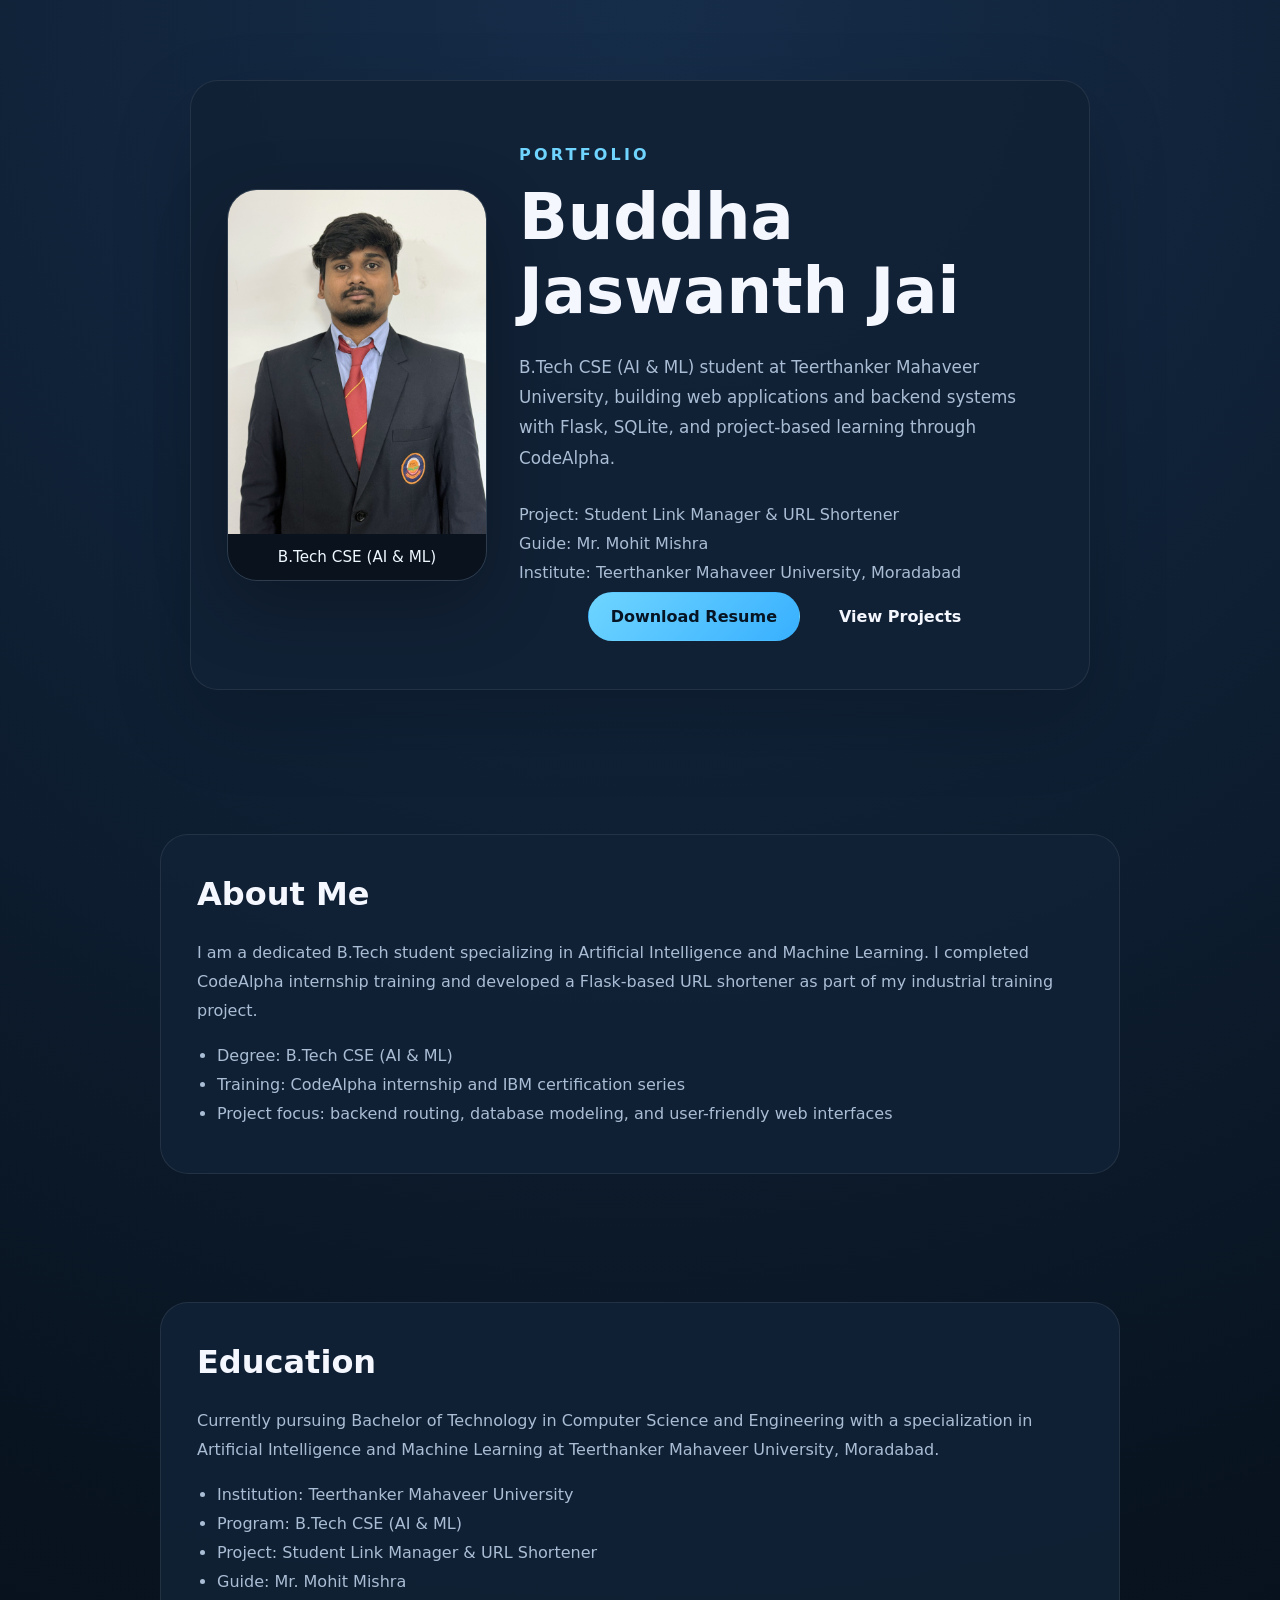
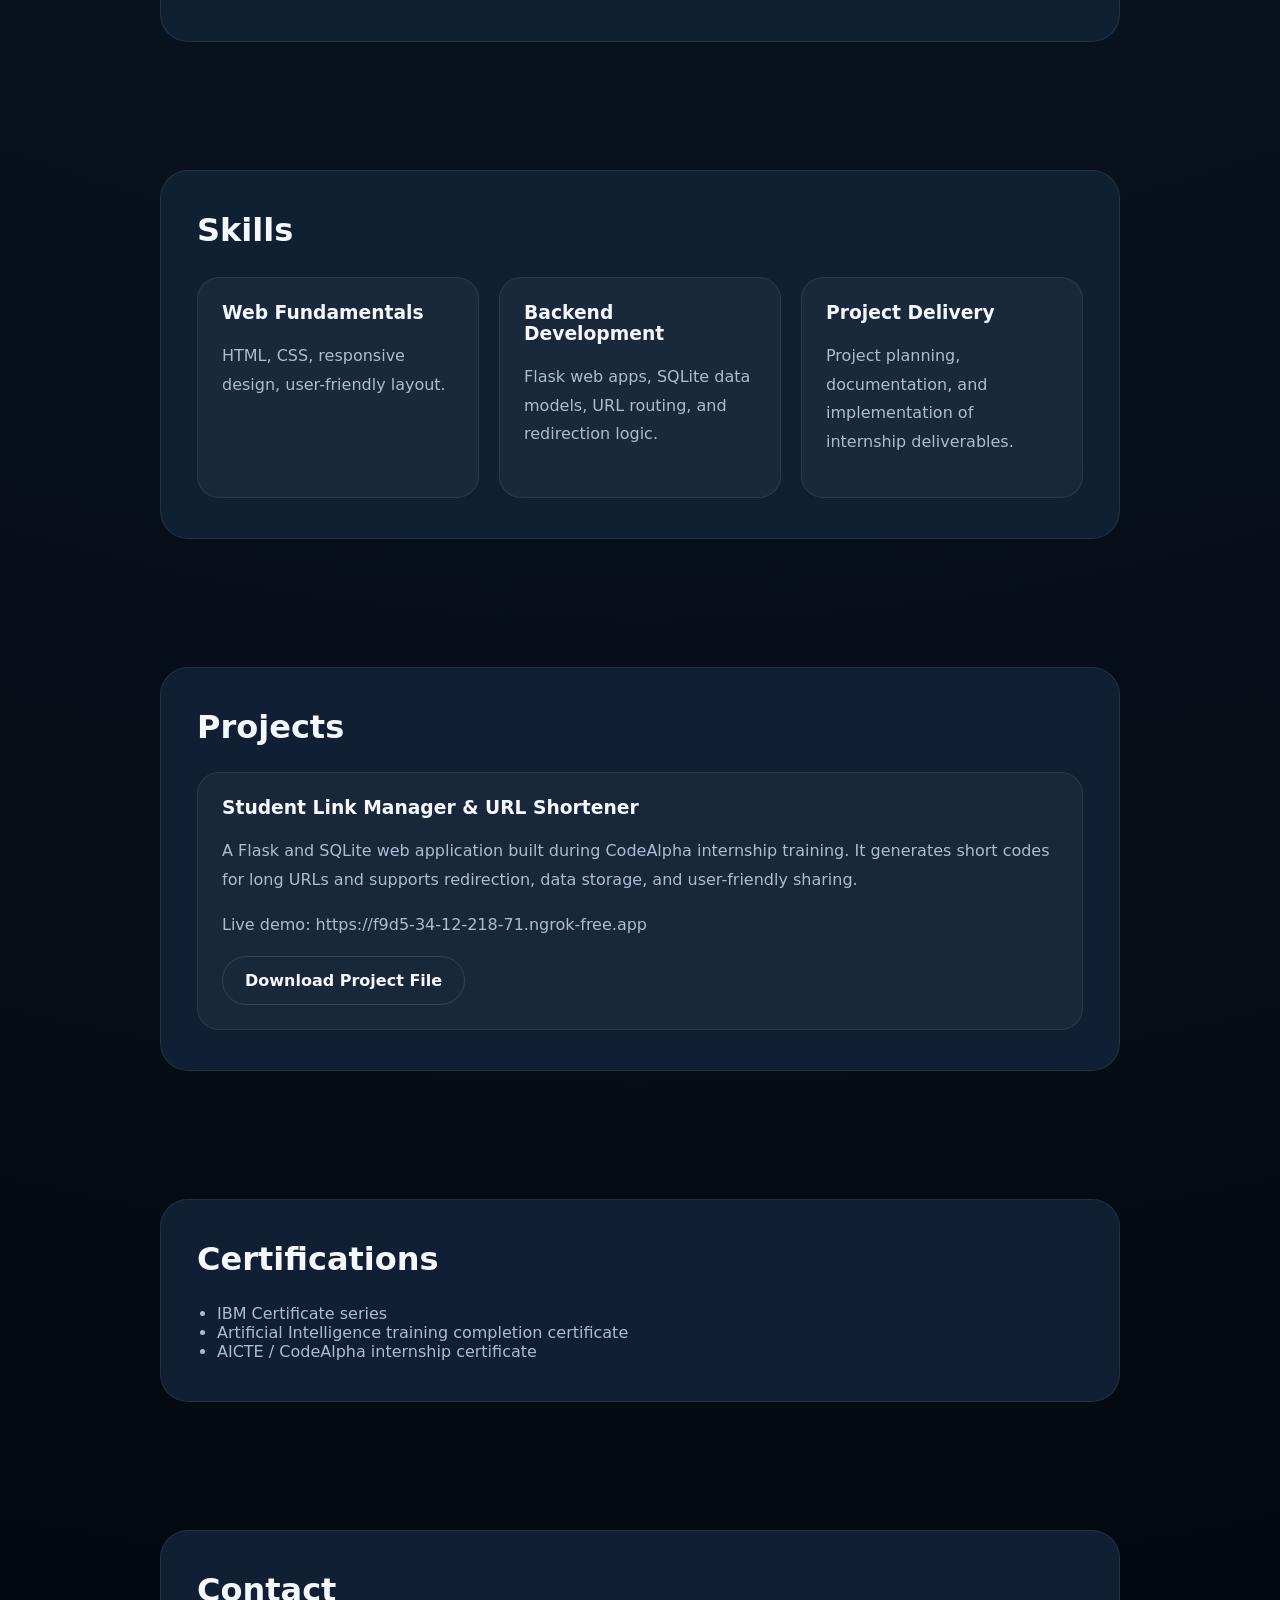
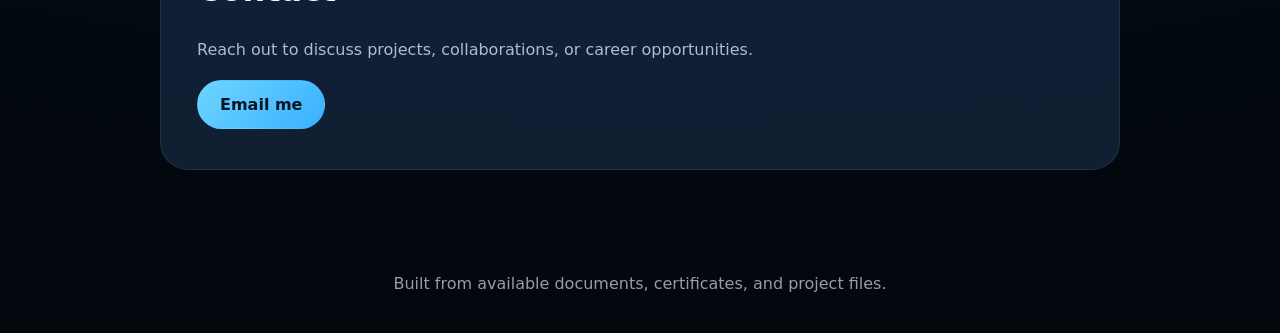
==== index.html @ 1df12439 "initial portfolio commit" ====
<!DOCTYPE html>
<html lang="en">
<head>
  <meta charset="UTF-8" />
  <meta name="viewport" content="width=device-width, initial-scale=1.0" />
  <title>Buddha Jaswanth Jai | Portfolio</title>
  <link rel="stylesheet" href="styles.css" />
</head>
<body>
  <header class="hero">
    <div class="hero__content hero__profile">
      <figure class="profile-photo">
        <img src="assets/profile.jpg" alt="Buddha Jaswanth Jai" />
        <figcaption>B.Tech CSE (AI & ML)</figcaption>
      </figure>

      <div class="hero__details">
        <p class="eyebrow">Portfolio</p>
        <h1>Buddha Jaswanth Jai</h1>
        <p class="hero__text">B.Tech CSE (AI & ML) student at Teerthanker Mahaveer University, building web applications and backend systems with Flask, SQLite, and project-based learning through CodeAlpha.</p>
        <ul class="hero__meta">
          <li>Project: Student Link Manager & URL Shortener</li>
          <li>Guide: Mr. Mohit Mishra</li>
          <li>Institute: Teerthanker Mahaveer University, Moradabad</li>
        </ul>
        <div class="hero__buttons">
          <a class="button button--primary" href="assets/resume.pdf" download>Download Resume</a>
          <a class="button" href="#projects">View Projects</a>
        </div>
      </div>
    </div>
  </header>

  <main>
    <section class="section about" id="about">
      <div class="section__content">
        <h2>About Me</h2>
        <p>I am a dedicated B.Tech student specializing in Artificial Intelligence and Machine Learning. I completed CodeAlpha internship training and developed a Flask-based URL shortener as part of my industrial training project.</p>
        <ul class="about-list">
          <li>Degree: B.Tech CSE (AI & ML)</li>
          <li>Training: CodeAlpha internship and IBM certification series</li>
          <li>Project focus: backend routing, database modeling, and user-friendly web interfaces</li>
        </ul>
      </div>
    </section>

    <section class="section education" id="education">
      <div class="section__content">
        <h2>Education</h2>
        <p>Currently pursuing Bachelor of Technology in Computer Science and Engineering with a specialization in Artificial Intelligence and Machine Learning at Teerthanker Mahaveer University, Moradabad.</p>
        <ul class="about-list">
          <li>Institution: Teerthanker Mahaveer University</li>
          <li>Program: B.Tech CSE (AI & ML)</li>
          <li>Project: Student Link Manager & URL Shortener</li>
          <li>Guide: Mr. Mohit Mishra</li>
        </ul>
      </div>
    </section>

    <section class="section skills" id="skills">
      <div class="section__content">
        <h2>Skills</h2>
        <div class="grid">
          <div class="card">
            <h3>Web Fundamentals</h3>
            <p>HTML, CSS, responsive design, user-friendly layout.</p>
          </div>
          <div class="card">
            <h3>Backend Development</h3>
            <p>Flask web apps, SQLite data models, URL routing, and redirection logic.</p>
          </div>
          <div class="card">
            <h3>Project Delivery</h3>
            <p>Project planning, documentation, and implementation of internship deliverables.</p>
          </div>
        </div>
      </div>
    </section>

    <section class="section projects" id="projects">
      <div class="section__content">
        <h2>Projects</h2>
        <div class="project-list">
          <article class="project-card">
            <h3>Student Link Manager & URL Shortener</h3>
            <p>A Flask and SQLite web application built during CodeAlpha internship training. It generates short codes for long URLs and supports redirection, data storage, and user-friendly sharing.</p>
            <p>Live demo: <a href="https://f9d5-34-12-218-71.ngrok-free.app" target="_blank">https://f9d5-34-12-218-71.ngrok-free.app</a></p>
            <a class="button button--secondary" href="assets/CodeAlpha_project" download>Download Project File</a>
          </article>
        </div>
      </div>
    </section>

    <section class="section certificates" id="certifications">
      <div class="section__content">
        <h2>Certifications</h2>
        <ul class="cert-list">
          <li>IBM Certificate series</li>
          <li>Artificial Intelligence training completion certificate</li>
          <li>AICTE / CodeAlpha internship certificate</li>
        </ul>
      </div>
    </section>

    <section class="section contact" id="contact">
      <div class="section__content">
        <h2>Contact</h2>
        <p>Reach out to discuss projects, collaborations, or career opportunities.</p>
        <a class="button button--primary" href="mailto:jaswanth.jai@example.com">Email me</a>
      </div>
    </section>
  </main>

  <footer class="footer">
    <p>Built from available documents, certificates, and project files.</p>
  </footer>

  <script src="script.js"></script>
</body>
</html>
---- styles.css ----
:root {
  color-scheme: dark;
  --bg: #08131f;
  --surface: rgba(17, 33, 54, 0.94);
  --surface-strong: #10213a;
  --text: #f5f7ff;
  --muted: #a9bdd4;
  --accent: #6fd5ff;
  --accent-strong: #38b0ff;
  --border: rgba(255,255,255,0.08);
}

* {
  box-sizing: border-box;
}

body {
  margin: 0;
  font-family: Inter, system-ui, -apple-system, BlinkMacSystemFont, 'Segoe UI', sans-serif;
  background: radial-gradient(circle at top, #162d4a 0%, #08131f 45%, #02070d 100%);
  color: var(--text);
  min-height: 100vh;
}

a {
  color: inherit;
  text-decoration: none;
}

.hero {
  padding: 80px 24px;
  text-align: center;
}

.hero__content {
  max-width: 900px;
  margin: 0 auto;
  background: var(--surface);
  border: 1px solid var(--border);
  border-radius: 28px;
  padding: 48px 36px;
  box-shadow: 0 30px 80px rgba(0,0,0,0.18);
}

.hero__profile {
  display: grid;
  grid-template-columns: minmax(180px, 260px) 1fr;
  gap: 32px;
  align-items: center;
}

.profile-photo {
  margin: 0;
  border-radius: 30px;
  overflow: hidden;
  border: 1px solid rgba(255,255,255,0.12);
  box-shadow: 0 24px 70px rgba(0,0,0,0.28);
}

.profile-photo img {
  display: block;
  width: 100%;
  height: auto;
  object-fit: cover;
}

.profile-photo figcaption {
  background: rgba(0,0,0,0.45);
  color: #eff7ff;
  padding: 14px 16px;
  font-size: 0.95rem;
  text-align: center;
}

.hero__meta {
  list-style: none;
  margin: 20px 0 0;
  padding: 0;
  color: var(--muted);
}

.hero__meta li {
  margin-bottom: 10px;
}

.hero__details {
  text-align: left;
}

.about-list {
  margin: 20px 0 0;
  padding-left: 20px;
  color: var(--muted);
}

.about-list li {
  margin-bottom: 10px;
}

.eyebrow {
  color: var(--accent);
  letter-spacing: 0.2em;
  text-transform: uppercase;
  margin-bottom: 16px;
  font-weight: 700;
}

h1 {
  font-size: clamp(2.8rem, 5vw, 4.4rem);
  margin: 0;
}

.hero__text {
  color: var(--muted);
  font-size: 1.05rem;
  line-height: 1.8;
  max-width: 760px;
  margin: 24px auto 32px;
}

.hero__buttons {
  display: flex;
  justify-content: center;
  gap: 16px;
  flex-wrap: wrap;
}

.button {
  display: inline-flex;
  align-items: center;
  justify-content: center;
  padding: 14px 22px;
  border-radius: 999px;
  border: 1px solid transparent;
  font-weight: 600;
  transition: transform 0.2s ease, background-color 0.2s ease, box-shadow 0.2s ease;
}

.button:hover {
  transform: translateY(-2px);
}

.button--primary {
  background: linear-gradient(135deg, var(--accent), var(--accent-strong));
  color: #061424;
}

.button--secondary {
  background: transparent;
  border-color: rgba(255,255,255,0.12);
  color: var(--text);
}

.section {
  padding: 64px 24px;
}

.section__content {
  max-width: 960px;
  margin: 0 auto;
  background: var(--surface);
  border: 1px solid var(--border);
  border-radius: 28px;
  padding: 40px 36px;
}

.section h2 {
  margin-top: 0;
  font-size: 2rem;
}

.section p {
  color: var(--muted);
  line-height: 1.8;
}

.grid {
  display: grid;
  gap: 20px;
  grid-template-columns: repeat(auto-fit, minmax(220px, 1fr));
  margin-top: 28px;
}

.card, .project-card {
  background: rgba(255,255,255,0.04);
  border: 1px solid rgba(255,255,255,0.08);
  border-radius: 22px;
  padding: 24px;
}

.card h3, .project-card h3 {
  margin-top: 0;
}

.project-list {
  display: grid;
  gap: 18px;
}

.cert-list {
  margin: 24px 0 0;
  padding-left: 20px;
  color: var(--muted);
}

.footer {
  text-align: center;
  padding: 24px 16px;
  color: rgba(255,255,255,0.6);
}

@media (max-width: 640px) {
  .hero__content, .section__content {
    padding: 32px 20px;
  }
}
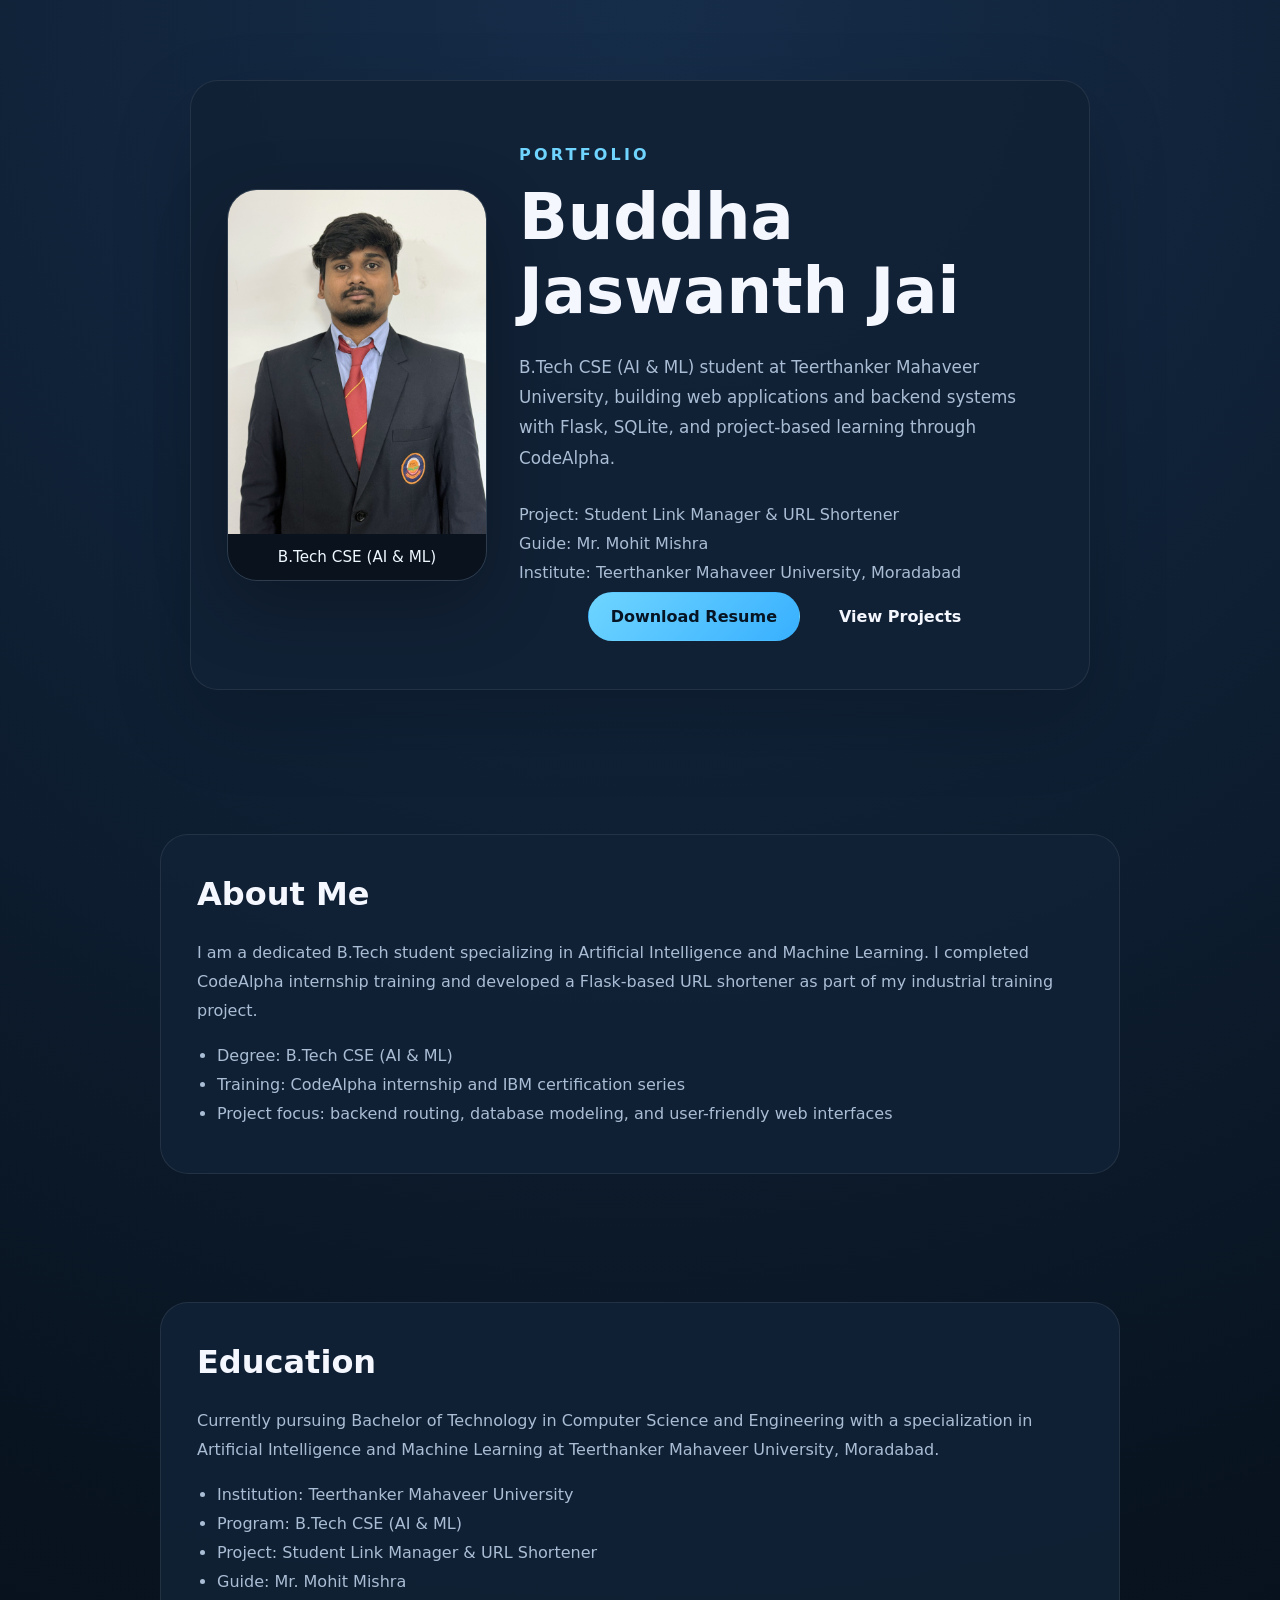
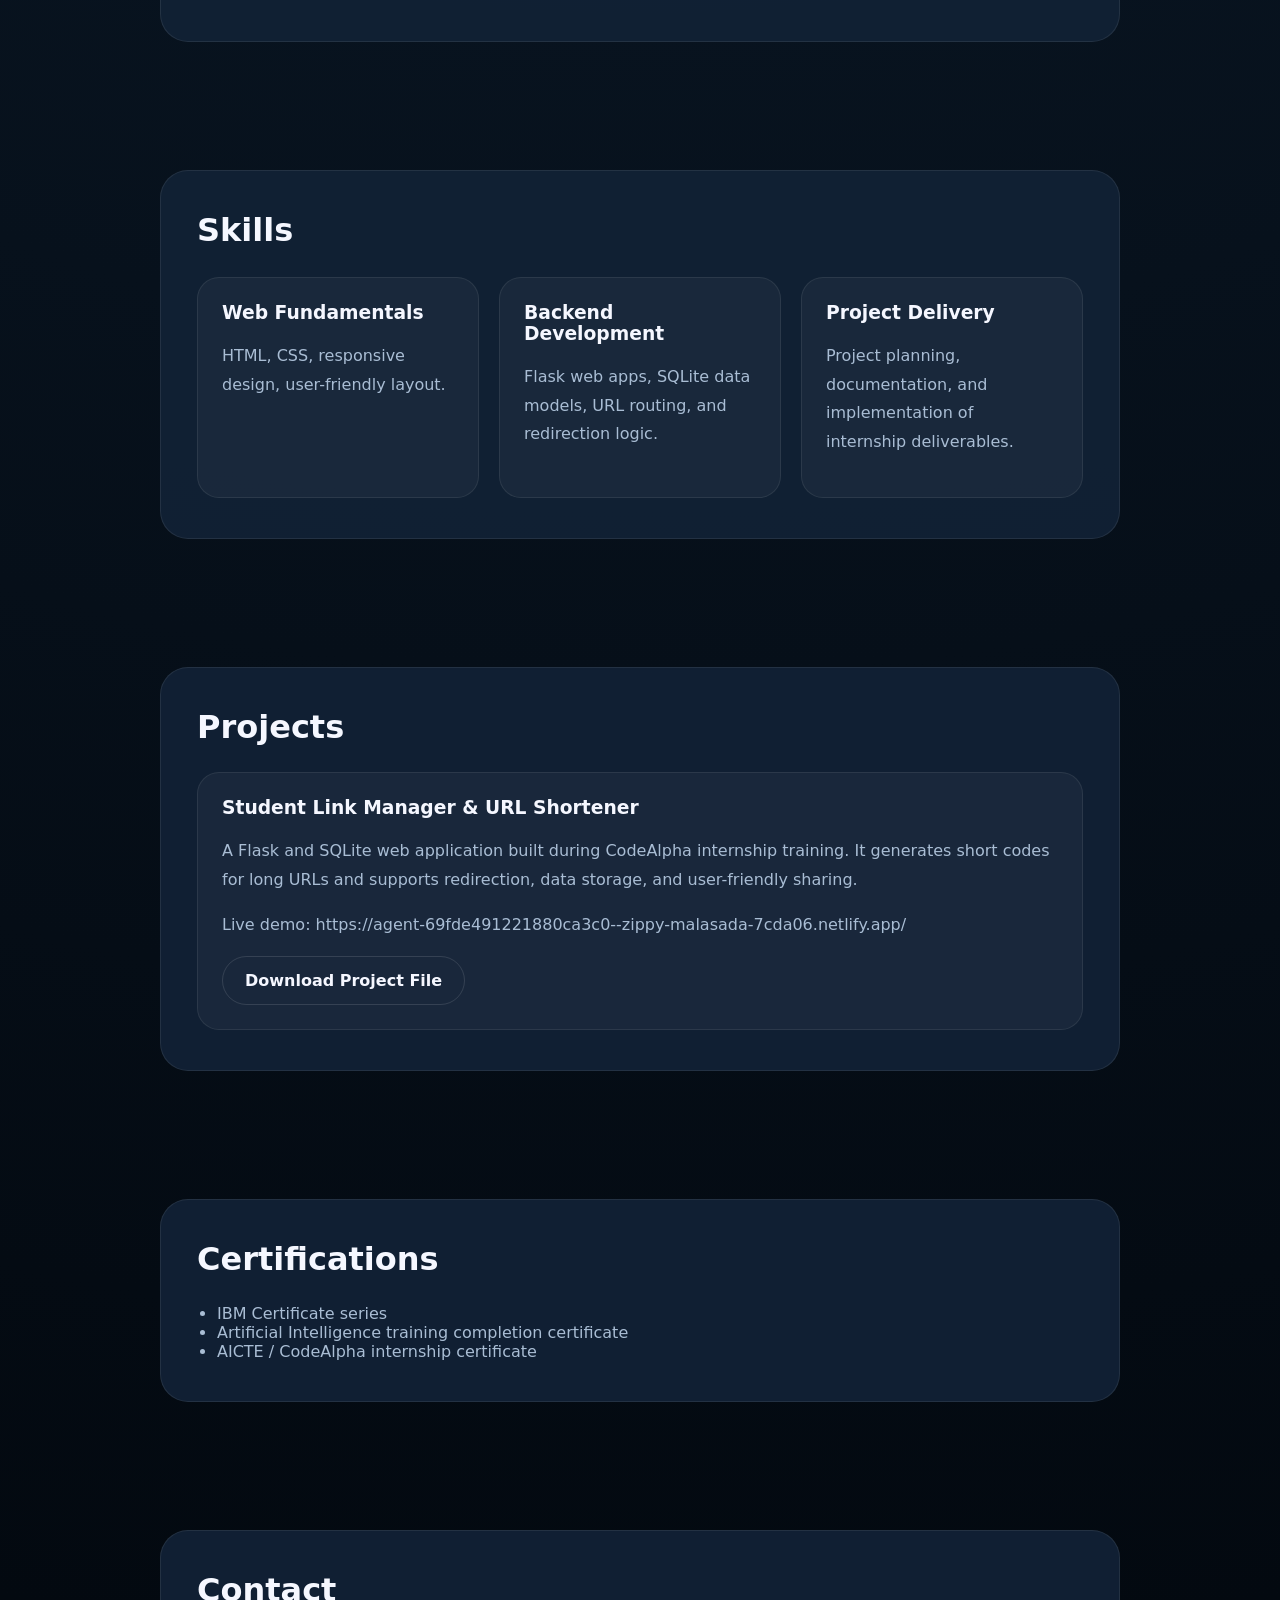
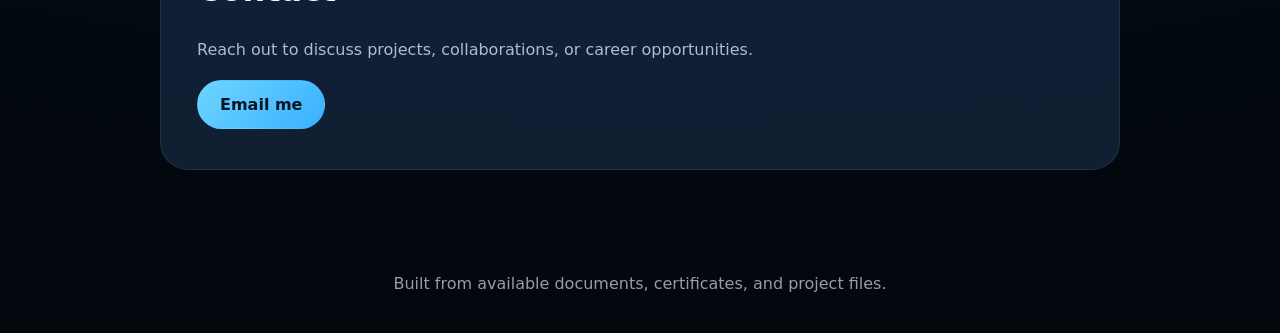
==== commit 5c7e4f84: "Update index.html" ====
--- a/index.html
+++ b/index.html
@@ -84,7 +84,7 @@
           <article class="project-card">
             <h3>Student Link Manager & URL Shortener</h3>
             <p>A Flask and SQLite web application built during CodeAlpha internship training. It generates short codes for long URLs and supports redirection, data storage, and user-friendly sharing.</p>
-            <p>Live demo: <a href="https://f9d5-34-12-218-71.ngrok-free.app" target="_blank">https://f9d5-34-12-218-71.ngrok-free.app</a></p>
+            <p>Live demo: <a href="https://agent-69fde491221880ca3c0--zippy-malasada-7cda06.netlify.app/" target="_blank">https://agent-69fde491221880ca3c0--zippy-malasada-7cda06.netlify.app/</a></p>
             <a class="button button--secondary" href="assets/CodeAlpha_project" download>Download Project File</a>
           </article>
         </div>
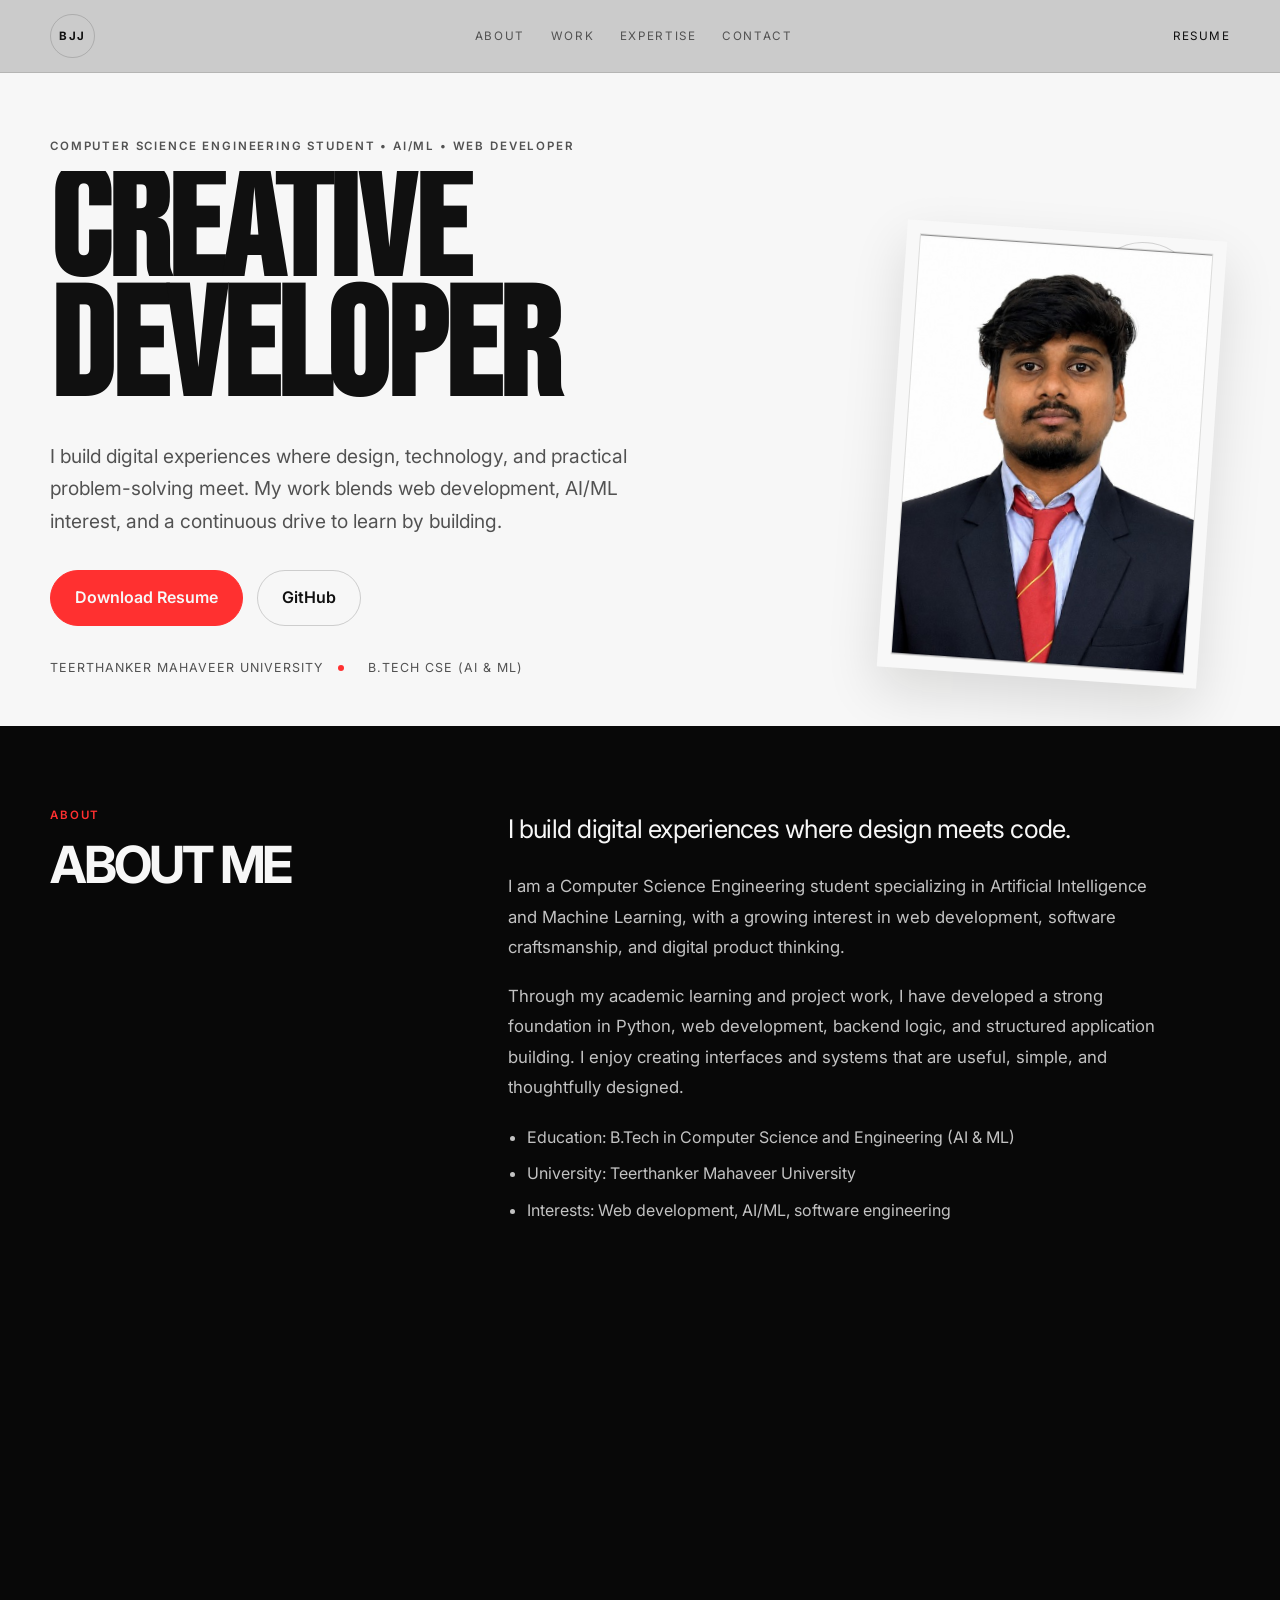
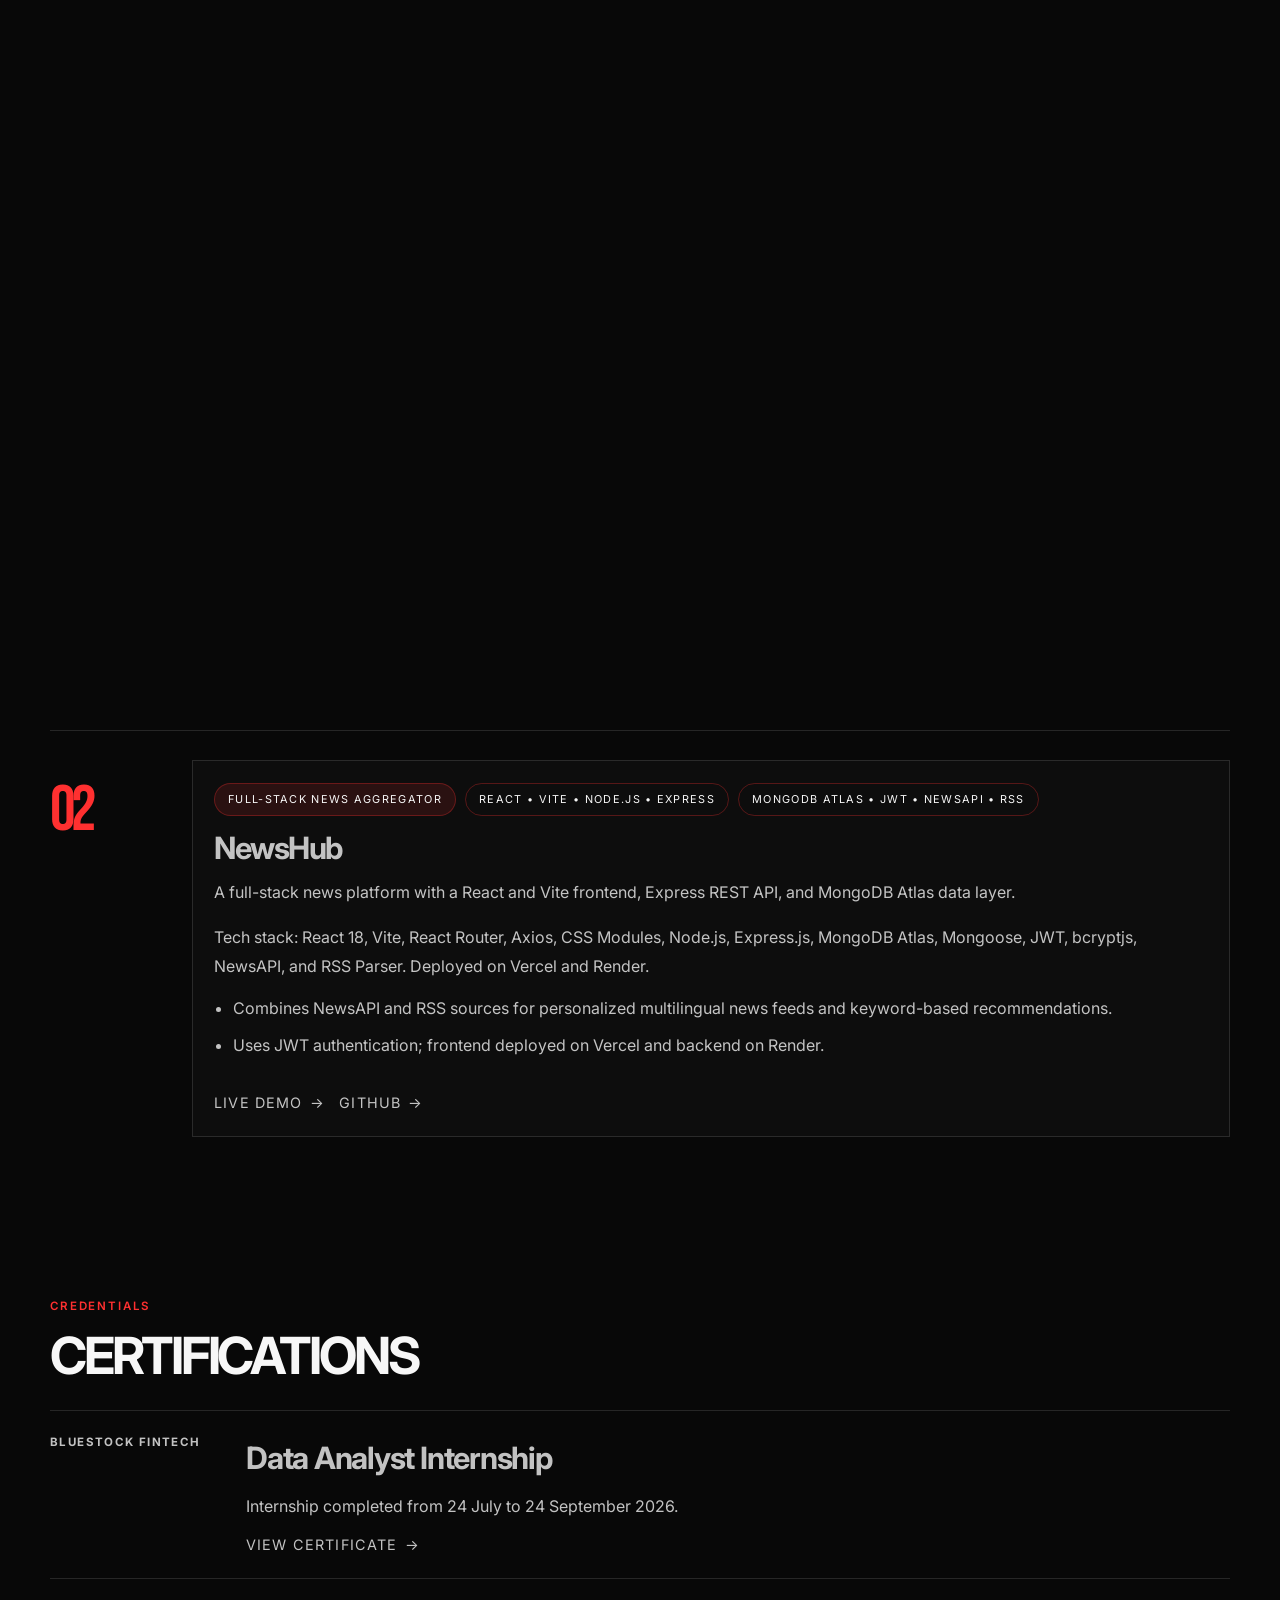
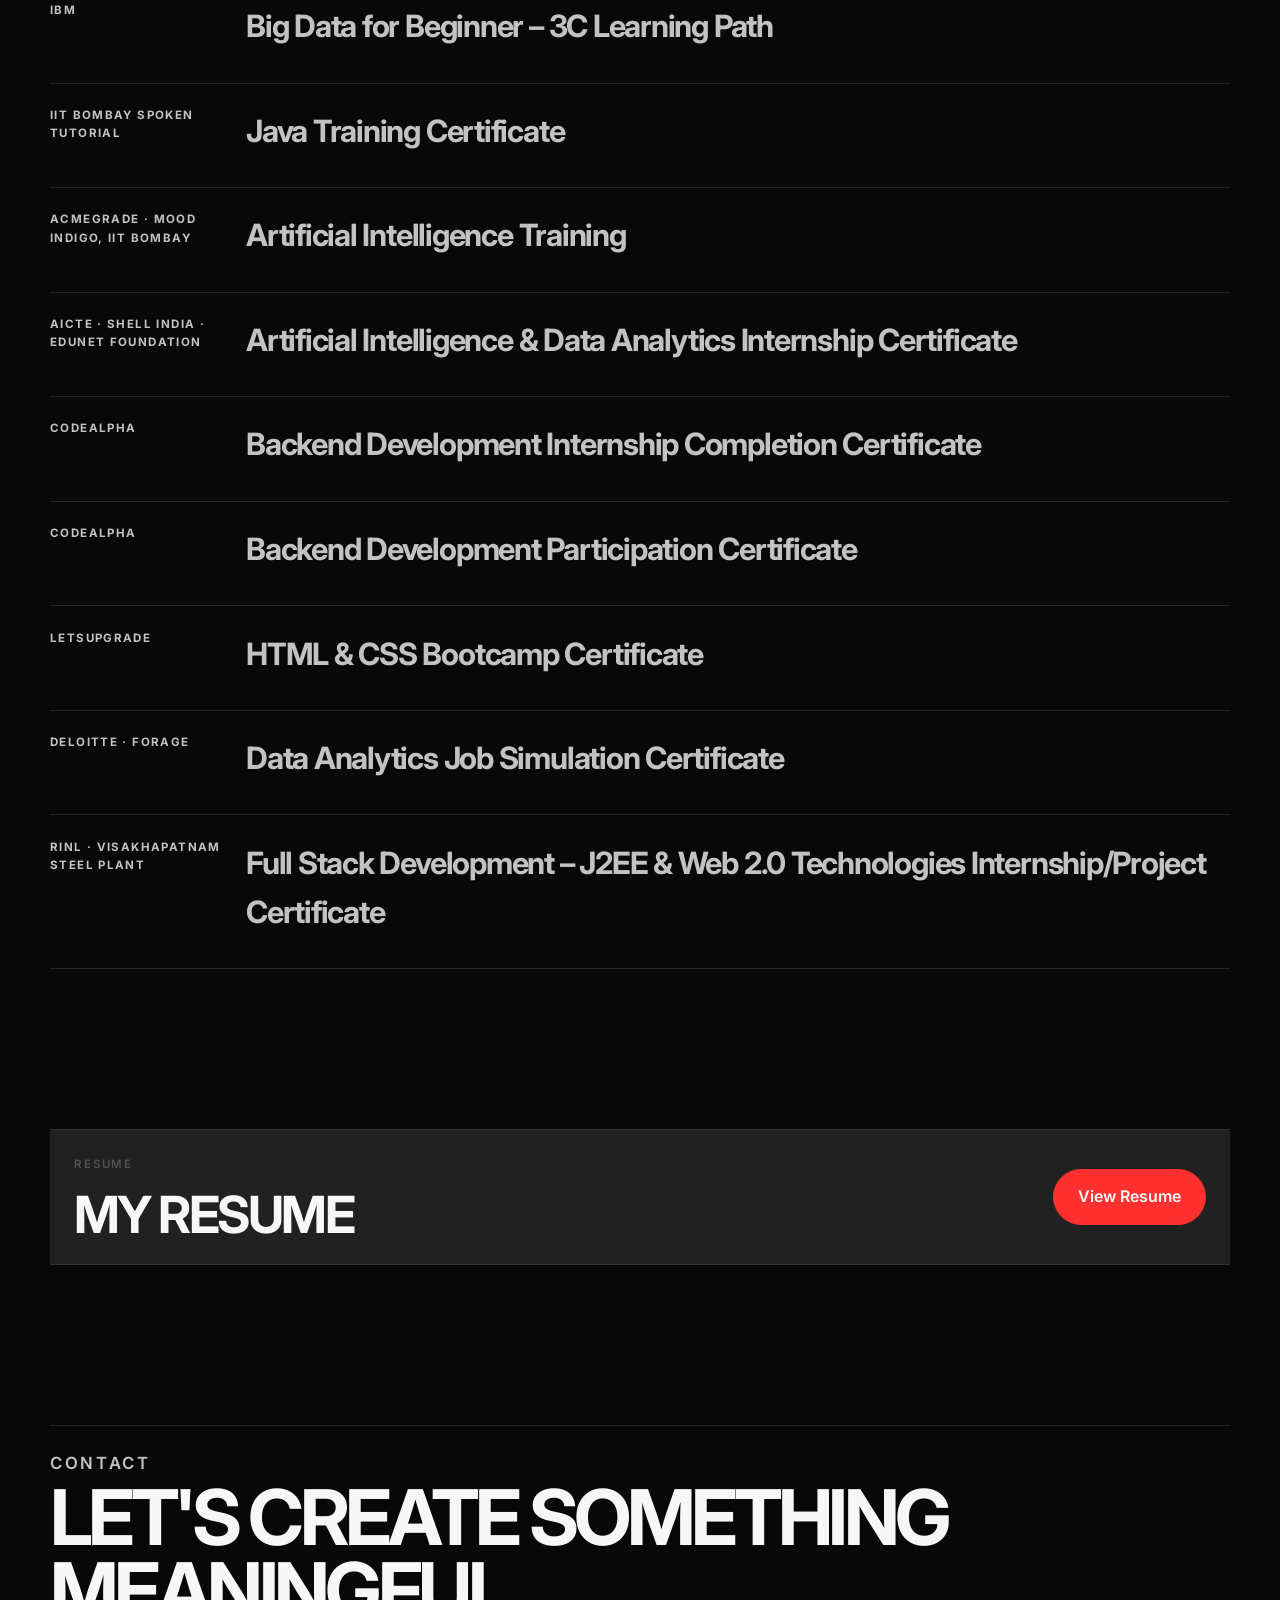
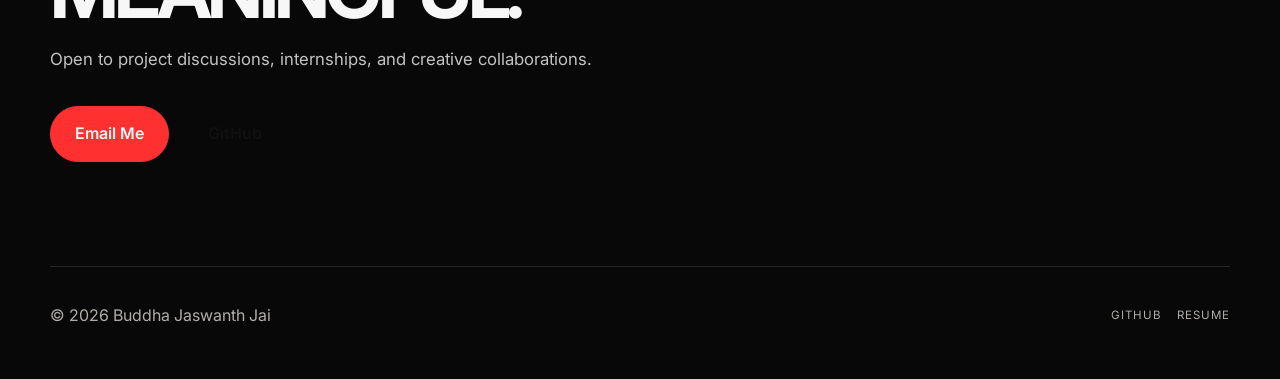
==== commit f231cce6: "Update portfolio and resume Co-authored-by: Copilot <223556219+Copilot@users.noreply.github.com>" ====
--- a/index.html
+++ b/index.html
@@ -1,120 +1,316 @@
 <!DOCTYPE html>
 <html lang="en">
-<head>
-  <meta charset="UTF-8" />
-  <meta name="viewport" content="width=device-width, initial-scale=1.0" />
-  <title>Buddha Jaswanth Jai | Portfolio</title>
-  <link rel="stylesheet" href="styles.css" />
-</head>
-<body>
-  <header class="hero">
-    <div class="hero__content hero__profile">
-      <figure class="profile-photo">
-        <img src="assets/profile.jpg" alt="Buddha Jaswanth Jai" />
-        <figcaption>B.Tech CSE (AI & ML)</figcaption>
-      </figure>
-
-      <div class="hero__details">
-        <p class="eyebrow">Portfolio</p>
-        <h1>Buddha Jaswanth Jai</h1>
-        <p class="hero__text">B.Tech CSE (AI & ML) student at Teerthanker Mahaveer University, building web applications and backend systems with Flask, SQLite, and project-based learning through CodeAlpha.</p>
-        <ul class="hero__meta">
-          <li>Project: Student Link Manager & URL Shortener</li>
-          <li>Guide: Mr. Mohit Mishra</li>
-          <li>Institute: Teerthanker Mahaveer University, Moradabad</li>
-        </ul>
-        <div class="hero__buttons">
-          <a class="button button--primary" href="assets/resume.pdf" download>Download Resume</a>
-          <a class="button" href="#projects">View Projects</a>
-        </div>
+  <head>
+    <meta charset="UTF-8" />
+    <meta name="viewport" content="width=device-width, initial-scale=1.0" />
+    <meta name="description" content="Buddha Jaswanth Jai is a Computer Science Engineering student specializing in AI/ML, web development, and digital experiences." />
+    <meta name="theme-color" content="#f1e8dd" />
+    <title>Buddha Jaswanth Jai | Portfolio</title>
+    <link rel="preconnect" href="https://fonts.googleapis.com" />
+    <link rel="preconnect" href="https://fonts.gstatic.com" crossorigin />
+    <link href="https://fonts.googleapis.com/css2?family=Bebas+Neue&family=Inter:wght@400;500;600;700;800;900&family=Permanent+Marker&display=swap" rel="stylesheet" />
+    <link rel="stylesheet" href="styles.css" />
+  </head>
+  <body class="is-loading">
+    <div class="loader" aria-live="polite" aria-label="Loading portfolio">
+      <div class="loader__inner">
+        <svg class="loader__ring" viewBox="0 0 120 120" aria-hidden="true">
+          <circle class="loader__ring-bg" cx="60" cy="60" r="47"></circle>
+          <circle class="loader__ring-fill" cx="60" cy="60" r="47"></circle>
+        </svg>
+        <div class="loader__count" data-progress>00%</div>
+        <div class="loader__hello">hello</div>
       </div>
     </div>
-  </header>
-
-  <main>
-    <section class="section about" id="about">
-      <div class="section__content">
-        <h2>About Me</h2>
-        <p>I am a dedicated B.Tech student specializing in Artificial Intelligence and Machine Learning. I completed CodeAlpha internship training and developed a Flask-based URL shortener as part of my industrial training project.</p>
-        <ul class="about-list">
-          <li>Degree: B.Tech CSE (AI & ML)</li>
-          <li>Training: CodeAlpha internship and IBM certification series</li>
-          <li>Project focus: backend routing, database modeling, and user-friendly web interfaces</li>
-        </ul>
-      </div>
-    </section>
-
-    <section class="section education" id="education">
-      <div class="section__content">
-        <h2>Education</h2>
-        <p>Currently pursuing Bachelor of Technology in Computer Science and Engineering with a specialization in Artificial Intelligence and Machine Learning at Teerthanker Mahaveer University, Moradabad.</p>
-        <ul class="about-list">
-          <li>Institution: Teerthanker Mahaveer University</li>
-          <li>Program: B.Tech CSE (AI & ML)</li>
-          <li>Project: Student Link Manager & URL Shortener</li>
-          <li>Guide: Mr. Mohit Mishra</li>
-        </ul>
-      </div>
-    </section>
-
-    <section class="section skills" id="skills">
-      <div class="section__content">
-        <h2>Skills</h2>
-        <div class="grid">
-          <div class="card">
-            <h3>Web Fundamentals</h3>
-            <p>HTML, CSS, responsive design, user-friendly layout.</p>
-          </div>
-          <div class="card">
-            <h3>Backend Development</h3>
-            <p>Flask web apps, SQLite data models, URL routing, and redirection logic.</p>
-          </div>
-          <div class="card">
-            <h3>Project Delivery</h3>
-            <p>Project planning, documentation, and implementation of internship deliverables.</p>
-          </div>
+
+    <div class="page-shell">
+      <header class="topbar">
+        <div class="container nav">
+          <a class="brand" href="#home" aria-label="Go to home">BJJ</a>
+          <nav class="nav-links" aria-label="Main navigation">
+            <a href="#about">About</a>
+            <a href="#work">Work</a>
+            <a href="#expertise">Expertise</a>
+            <a href="#contact">Contact</a>
+          </nav>
+          <a class="tiny-link" href="assets/resume.pdf" target="_blank" rel="noreferrer">Resume</a>
         </div>
-      </div>
-    </section>
-
-    <section class="section projects" id="projects">
-      <div class="section__content">
-        <h2>Projects</h2>
-        <div class="project-list">
-          <article class="project-card">
-            <h3>Student Link Manager & URL Shortener</h3>
-            <p>A Flask and SQLite web application built during CodeAlpha internship training. It generates short codes for long URLs and supports redirection, data storage, and user-friendly sharing.</p>
-            <p>Live demo: <a href="https://agent-69fde491221880ca3c0--zippy-malasada-7cda06.netlify.app/" target="_blank">https://agent-69fde491221880ca3c0--zippy-malasada-7cda06.netlify.app/</a></p>
-            <a class="button button--secondary" href="assets/CodeAlpha_project" download>Download Project File</a>
-          </article>
+      </header>
+
+      <main id="home">
+        <section class="hero">
+          <div class="container hero__inner">
+            <div class="hero__copy reveal" data-reveal>
+              <div class="hero__eyebrow">Computer Science Engineering Student • AI/ML • Web Developer</div>
+              <h1 class="headline" aria-label="Creative Developer">
+                <span class="headline__line headline__line--primary">CREATIVE</span>
+                <span class="headline__line headline__line--secondary">DEVELOPER</span>
+              </h1>
+              <p class="intro">
+                I build digital experiences where design, technology, and practical problem-solving meet. My work blends web development, AI/ML interest, and a continuous drive to learn by building.
+              </p>
+              <div class="hero__actions">
+                <a class="button button--primary" href="assets/resume.pdf" target="_blank" rel="noreferrer">Download Resume</a>
+                <a class="button button--secondary" href="https://github.com/JASWANTH1726" target="_blank" rel="noreferrer">GitHub</a>
+              </div>
+              <div class="hero__meta">
+                <span>Teerthanker Mahaveer University</span>
+                <span>B.Tech CSE (AI &amp; ML)</span>
+              </div>
+            </div>
+
+            <div class="hero__aside reveal" data-reveal>
+              <div class="seal" aria-hidden="true">
+                <span>BUILD</span>
+              </div>
+              <div class="portrait-card">
+                <img src="assets/profile.jpg" alt="Buddha Jaswanth Jai portrait" />
+              </div>
+            </div>
+          </div>
+        </section>
+
+        <section class="section dark about" id="about">
+          <div class="container two-column">
+            <div class="section-header reveal" data-reveal>
+              <p class="kicker">About</p>
+              <h2>ABOUT ME</h2>
+            </div>
+
+            <div class="section-body reveal" data-reveal>
+              <p class="lead">I build digital experiences where design meets code.</p>
+              <p>
+                I am a Computer Science Engineering student specializing in Artificial Intelligence and Machine Learning, with a growing interest in web development, software craftsmanship, and digital product thinking.
+              </p>
+              <p>
+                Through my academic learning and project work, I have developed a strong foundation in Python, web development, backend logic, and structured application building. I enjoy creating interfaces and systems that are useful, simple, and thoughtfully designed.
+              </p>
+              <ul class="bullet-list">
+                <li>Education: B.Tech in Computer Science and Engineering (AI &amp; ML)</li>
+                <li>University: Teerthanker Mahaveer University</li>
+                <li>Interests: Web development, AI/ML, software engineering</li>
+              </ul>
+            </div>
+          </div>
+        </section>
+
+        <section class="section dark expertise" id="expertise">
+          <div class="container">
+            <div class="section-header reveal" data-reveal>
+              <p class="kicker">Expertise</p>
+              <h2>SKILLS</h2>
+            </div>
+
+            <div class="expertise__grid reveal" data-reveal>
+              <article class="expertise__item">
+                <span class="expertise__num">01</span>
+                <h3>Web Development</h3>
+                <p>HTML, CSS, responsive layouts, UI structure, and user-centered front-end thinking.</p>
+              </article>
+
+              <article class="expertise__item">
+                <span class="expertise__num">02</span>
+                <h3>Backend</h3>
+                <p>Flask applications, database handling, routing, and logic-driven web systems.</p>
+              </article>
+
+              <article class="expertise__item">
+                <span class="expertise__num">03</span>
+                <h3>Programming</h3>
+                <p>Python, Java, C, C++, and JavaScript fundamentals for problem-solving and web work.</p>
+              </article>
+
+              <article class="expertise__item">
+                <span class="expertise__num">04</span>
+                <h3>AI / ML</h3>
+                <p>Concepts in artificial intelligence, machine learning, and analytical thinking.</p>
+              </article>
+
+              <article class="expertise__item">
+                <span class="expertise__num">05</span>
+                <h3>Tools</h3>
+                <p>Git, GitHub, project documentation, and structured development workflow.</p>
+              </article>
+            </div>
+          </div>
+        </section>
+
+        <section class="section dark work" id="work">
+          <div class="container">
+            <div class="section-header reveal" data-reveal>
+              <p class="kicker">Selected Work</p>
+              <h2>PROJECTS</h2>
+            </div>
+
+            <article class="project reveal" data-reveal>
+              <div class="project__number">01</div>
+              <div class="project__content">
+                <div class="project__meta">
+                  <span class="tag">Featured</span>
+                  <span class="tag tag--muted">Python • Flask • Flask-SQLAlchemy • SQLite • Jinja</span>
+                </div>
+                <h3>Student Link Manager &amp; URL Shortener</h3>
+                <p>
+                  A Python and Flask URL-shortening app that generates unique six-character links and redirects users to the original URLs.
+                </p>
+                <ul class="bullet-list bullet-list--compact">
+                  <li>Flask-SQLAlchemy and SQLite provide persistent storage and duplicate-link lookup.</li>
+                  <li>Jinja templates render the link submission form and short-link result.</li>
+                </ul>
+                <div class="project__links">
+                  <a href="https://urlproj.netlify.app" target="_blank" rel="noreferrer">Live Demo</a>
+                  <a href="assets/CodeAlpha_project" download>Download Project</a>
+                </div>
+              </div>
+            </article>
+
+            <article class="project reveal" data-reveal>
+              <div class="project__number">02</div>
+              <div class="project__content">
+                <div class="project__meta">
+                  <span class="tag">Full-Stack News Aggregator</span>
+                  <span class="tag tag--muted">React • Vite • Node.js • Express</span>
+                  <span class="tag tag--muted">MongoDB Atlas • JWT • NewsAPI • RSS</span>
+                </div>
+                <h3>NewsHub</h3>
+                <p>
+                  A full-stack news platform with a React and Vite frontend, Express REST API, and MongoDB Atlas data layer.
+                </p>
+                <p>
+                  Tech stack: React 18, Vite, React Router, Axios, CSS Modules, Node.js, Express.js, MongoDB Atlas, Mongoose, JWT, bcryptjs, NewsAPI, and RSS Parser. Deployed on Vercel and Render.
+                </p>
+                <ul class="bullet-list bullet-list--compact">
+                  <li>Combines NewsAPI and RSS sources for personalized multilingual news feeds and keyword-based recommendations.</li>
+                  <li>Uses JWT authentication; frontend deployed on Vercel and backend on Render.</li>
+                </ul>
+                <div class="project__links">
+                  <a href="https://newshub-django.vercel.app" target="_blank" rel="noreferrer">Live Demo</a>
+                  <a href="https://github.com/JASWANTH1726/newshub" target="_blank" rel="noreferrer">GitHub</a>
+                </div>
+              </div>
+            </article>
+          </div>
+        </section>
+
+        <section class="section dark credentials" id="credentials">
+          <div class="container">
+            <div class="section-header reveal" data-reveal>
+              <p class="kicker">Credentials</p>
+              <h2>CERTIFICATIONS</h2>
+            </div>
+
+            <div class="timeline reveal" data-reveal>
+              <article class="timeline__item">
+                <span class="timeline__year">Bluestock Fintech</span>
+                <div>
+                  <h3>Data Analyst Internship</h3>
+                  <p>Internship completed from 24 July to 24 September 2026.</p>
+                  <div class="project__links">
+                    <a href="assets/BFDA103575.jpg" target="_blank" rel="noreferrer">View Certificate</a>
+                  </div>
+                </div>
+              </article>
+
+              <article class="timeline__item">
+                <span class="timeline__year">IBM</span>
+                <div>
+                  <h3>Big Data for Beginner – 3C Learning Path</h3>
+                </div>
+              </article>
+
+              <article class="timeline__item">
+                <span class="timeline__year">IIT Bombay Spoken Tutorial</span>
+                <div>
+                  <h3>Java Training Certificate</h3>
+                </div>
+              </article>
+
+              <article class="timeline__item">
+                <span class="timeline__year">Acmegrade · Mood Indigo, IIT Bombay</span>
+                <div>
+                  <h3>Artificial Intelligence Training</h3>
+                </div>
+              </article>
+
+              <article class="timeline__item">
+                <span class="timeline__year">AICTE · Shell India · Edunet Foundation</span>
+                <div>
+                  <h3>Artificial Intelligence &amp; Data Analytics Internship Certificate</h3>
+                </div>
+              </article>
+
+              <article class="timeline__item">
+                <span class="timeline__year">CodeAlpha</span>
+                <div>
+                  <h3>Backend Development Internship Completion Certificate</h3>
+                </div>
+              </article>
+
+              <article class="timeline__item">
+                <span class="timeline__year">CodeAlpha</span>
+                <div>
+                  <h3>Backend Development Participation Certificate</h3>
+                </div>
+              </article>
+
+              <article class="timeline__item">
+                <span class="timeline__year">LetsUpgrade</span>
+                <div>
+                  <h3>HTML &amp; CSS Bootcamp Certificate</h3>
+                </div>
+              </article>
+
+              <article class="timeline__item">
+                <span class="timeline__year">Deloitte · Forage</span>
+                <div>
+                  <h3>Data Analytics Job Simulation Certificate</h3>
+                </div>
+              </article>
+
+              <article class="timeline__item">
+                <span class="timeline__year">RINL · Visakhapatnam Steel Plant</span>
+                <div>
+                  <h3>Full Stack Development – J2EE &amp; Web 2.0 Technologies Internship/Project Certificate</h3>
+                </div>
+              </article>
+            </div>
+          </div>
+        </section>
+
+        <section class="section resume">
+          <div class="container resume-box reveal" data-reveal>
+            <div>
+              <p class="kicker">Resume</p>
+              <h2>MY RESUME</h2>
+            </div>
+            <a class="button button--primary" href="assets/resume.pdf" target="_blank" rel="noreferrer">View Resume</a>
+          </div>
+        </section>
+
+        <section class="section dark contact" id="contact">
+          <div class="container contact-box reveal" data-reveal>
+            <p class="kicker">Contact</p>
+            <h2>LET'S CREATE SOMETHING MEANINGFUL.</h2>
+            <p>Open to project discussions, internships, and creative collaborations.</p>
+            <div class="contact-actions">
+              <a class="button button--primary" href="mailto:jaswanthjai1726@gmail.com">Email Me</a>
+              <a class="button button--secondary" href="https://github.com/JASWANTH1726" target="_blank" rel="noreferrer">GitHub</a>
+            </div>
+          </div>
+        </section>
+      </main>
+
+      <footer class="footer">
+        <div class="container footer__inner">
+          <p>© <span id="year"></span> Buddha Jaswanth Jai</p>
+          <div class="footer__links">
+            <a href="https://github.com/JASWANTH1726" target="_blank" rel="noreferrer">GitHub</a>
+            <a href="assets/resume.pdf" target="_blank" rel="noreferrer">Resume</a>
+          </div>
         </div>
-      </div>
-    </section>
-
-    <section class="section certificates" id="certifications">
-      <div class="section__content">
-        <h2>Certifications</h2>
-        <ul class="cert-list">
-          <li>IBM Certificate series</li>
-          <li>Artificial Intelligence training completion certificate</li>
-          <li>AICTE / CodeAlpha internship certificate</li>
-        </ul>
-      </div>
-    </section>
-
-    <section class="section contact" id="contact">
-      <div class="section__content">
-        <h2>Contact</h2>
-        <p>Reach out to discuss projects, collaborations, or career opportunities.</p>
-        <a class="button button--primary" href="mailto:jaswanth.jai@example.com">Email me</a>
-      </div>
-    </section>
-  </main>
-
-  <footer class="footer">
-    <p>Built from available documents, certificates, and project files.</p>
-  </footer>
-
-  <script src="script.js"></script>
-</body>
+      </footer>
+    </div>
+
+    <script src="script.js"></script>
+  </body>
 </html>
--- a/styles.css
+++ b/styles.css
@@ -1,216 +1,847 @@
 :root {
-  color-scheme: dark;
-  --bg: #08131f;
-  --surface: rgba(17, 33, 54, 0.94);
-  --surface-strong: #10213a;
-  --text: #f5f7ff;
-  --muted: #a9bdd4;
-  --accent: #6fd5ff;
-  --accent-strong: #38b0ff;
-  --border: rgba(255,255,255,0.08);
+  --color-background: #101010;
+  --color-background-deep: #080808;
+  --color-background-elevated: #1d1d1d;
+  --color-background-soft: #262626;
+  --color-text-primary: #f7f7f7;
+  --color-text-secondary: #b8b8b8;
+  --color-text-muted: #858585;
+  --color-text-dark: #101010;
+  --color-accent: #ff3030;
+  --color-accent-hover: #ff5252;
+  --color-accent-dark: #c91425;
+  --color-accent-soft: #40171b;
+  --color-border: #353535;
+  --color-border-strong: #555555;
+  --color-border-accent: #ff3030;
+  --color-hero-background: #f7f7f7;
+  --color-hero-text: #101010;
+  --color-hero-secondary: #525252;
+  --color-loader-background: #080808;
+  --color-loader-text: #f7f7f7;
+  --color-loader-accent: #ff3030;
+  --color-loader-track: #333333;
+  --color-focus: #ff5252;
+  --color-selection-background: #ff3030;
+  --color-selection-text: #ffffff;
+  --container-width: 1440px;
+  --page-gutter: clamp(20px, 5vw, 76px);
+  --font-display: "Bebas Neue", "Arial Narrow", sans-serif;
+  --font-body: "Inter", Arial, sans-serif;
+  --font-script: "Dancing Script", cursive;
+  --duration-fast: 200ms;
+  --duration-normal: 500ms;
+  --duration-slow: 800ms;
+  --ease-standard: cubic-bezier(0.22, 1, 0.36, 1);
+  --ease-smooth: cubic-bezier(0.76, 0, 0.24, 1);
+  --line: rgba(255, 255, 255, 0.08);
+  --line-light: rgba(255, 255, 255, 0.12);
+  --shadow: rgba(15, 15, 12, 0.12);
+  --easing: cubic-bezier(0.2, 0.8, 0.2, 1);
 }
 
 * {
   box-sizing: border-box;
 }
 
+html {
+  scroll-behavior: smooth;
+}
+
 body {
   margin: 0;
-  font-family: Inter, system-ui, -apple-system, BlinkMacSystemFont, 'Segoe UI', sans-serif;
-  background: radial-gradient(circle at top, #162d4a 0%, #08131f 45%, #02070d 100%);
-  color: var(--text);
+  background: var(--color-background-deep);
+  color: var(--color-text-primary);
+  font-family: var(--font-body);
+  line-height: 1.6;
   min-height: 100vh;
+  overflow-x: hidden;
+}
+
+img {
+  max-width: 100%;
+  display: block;
 }
 
 a {
+  text-decoration: none;
   color: inherit;
-  text-decoration: none;
+}
+
+button,
+input,
+textarea,
+select {
+  font: inherit;
+}
+
+.container {
+  width: min(1180px, calc(100% - 2rem));
+  margin-inline: auto;
+}
+
+.topbar {
+  position: sticky;
+  top: 0;
+  z-index: 30;
+  background: rgba(247, 247, 247, 0.82);
+  backdrop-filter: blur(14px);
+  border-bottom: 1px solid rgba(16, 16, 15, 0.12);
+}
+
+.nav {
+  display: flex;
+  align-items: center;
+  justify-content: space-between;
+  gap: 1rem;
+  min-height: 72px;
+}
+
+.brand {
+  display: inline-flex;
+  align-items: center;
+  justify-content: center;
+  width: 2.8rem;
+  height: 2.8rem;
+  border: 1px solid rgba(16, 16, 15, 0.16);
+  border-radius: 50%;
+  font-size: 0.72rem;
+  font-weight: 700;
+  letter-spacing: 0.14em;
+  color: var(--color-text-dark);
+}
+
+.nav-links {
+  display: flex;
+  align-items: center;
+  justify-content: center;
+  gap: clamp(0.8rem, 2vw, 1.6rem);
+  flex-wrap: wrap;
+  font-size: 0.73rem;
+  letter-spacing: 0.14em;
+  text-transform: uppercase;
+  color: var(--color-hero-secondary);
+}
+
+.nav-links a,
+.tiny-link {
+  position: relative;
+}
+
+.nav-links a::after,
+.tiny-link::after {
+  content: "";
+  position: absolute;
+  left: 0;
+  bottom: -0.3rem;
+  width: 100%;
+  height: 1px;
+  background: var(--text);
+  transform: scaleX(0);
+  transform-origin: left;
+  transition: transform 0.24s var(--easing);
+}
+
+.nav-links a:hover::after,
+.nav-links a:focus-visible::after,
+.tiny-link:hover::after,
+.tiny-link:focus-visible::after {
+  transform: scaleX(1);
+}
+
+.tiny-link {
+  font-size: 0.73rem;
+  letter-spacing: 0.12em;
+  text-transform: uppercase;
+  color: var(--color-hero-text);
 }
 
 .hero {
-  padding: 80px 24px;
-  text-align: center;
-}
-
-.hero__content {
-  max-width: 900px;
-  margin: 0 auto;
-  background: var(--surface);
-  border: 1px solid var(--border);
-  border-radius: 28px;
-  padding: 48px 36px;
-  box-shadow: 0 30px 80px rgba(0,0,0,0.18);
-}
-
-.hero__profile {
+  background: var(--color-hero-background);
+  padding: 4rem 0 3rem;
+}
+
+.hero__inner {
   display: grid;
-  grid-template-columns: minmax(180px, 260px) 1fr;
-  gap: 32px;
-  align-items: center;
-}
-
-.profile-photo {
+  grid-template-columns: minmax(0, 1.5fr) minmax(250px, 0.7fr);
+  gap: clamp(1.5rem, 5vw, 5rem);
+  align-items: end;
+}
+
+.hero__copy {
+  max-width: 760px;
+}
+
+.hero__eyebrow,
+.kicker {
+  margin: 0 0 1rem;
+  color: var(--color-hero-secondary);
+  font-size: 0.72rem;
+  letter-spacing: 0.16em;
+  text-transform: uppercase;
+  font-weight: 600;
+}
+
+.headline {
   margin: 0;
-  border-radius: 30px;
+  line-height: 0.78;
+  text-transform: uppercase;
+  letter-spacing: -0.08em;
+  font-family: var(--font-display);
   overflow: hidden;
-  border: 1px solid rgba(255,255,255,0.12);
-  box-shadow: 0 24px 70px rgba(0,0,0,0.28);
-}
-
-.profile-photo img {
+}
+
+.headline__line {
   display: block;
+  color: var(--color-hero-text);
+  font-size: clamp(5rem, 12vw, 16rem);
+  transform: translateY(18%);
+  animation: riseIn 1s var(--easing) forwards;
+}
+
+.headline__line--secondary {
+  animation-delay: 0.12s;
+}
+
+.intro {
+  max-width: 38rem;
+  margin-top: 1.8rem;
+  color: var(--color-hero-secondary);
+  font-size: clamp(1.04rem, 1.5vw, 1.25rem);
+  line-height: 1.7;
+}
+
+.hero__actions,
+.contact-actions,
+.project__links {
+  display: flex;
+  flex-wrap: wrap;
+  align-items: center;
+  gap: 0.9rem;
+  margin-top: 2rem;
+}
+
+.button {
+  display: inline-flex;
+  align-items: center;
+  justify-content: center;
+  min-height: 48px;
+  padding: 0.9rem 1.5rem;
+  border-radius: 999px;
+  border: 1px solid var(--line);
+  font-weight: 600;
+  transition: transform 0.25s var(--easing), border-color 0.25s var(--easing), background-color 0.25s var(--easing), color 0.25s var(--easing);
+}
+
+.button:hover,
+.button:focus-visible {
+  transform: translateY(-2px);
+}
+
+.button--primary {
+  background: var(--color-accent);
+  color: var(--color-text-primary);
+  border-color: var(--color-accent);
+}
+
+.button--secondary {
+  background: transparent;
+  color: var(--color-hero-text);
+  border-color: rgba(16, 16, 15, 0.18);
+}
+
+.hero__meta {
+  display: flex;
+  flex-wrap: wrap;
+  align-items: center;
+  gap: 0.9rem 1.5rem;
+  margin-top: 2rem;
+  color: var(--color-hero-secondary);
+  font-size: 0.78rem;
+  letter-spacing: 0.08em;
+  text-transform: uppercase;
+}
+
+.hero__meta span {
+  position: relative;
+  padding-right: 1.3rem;
+}
+
+.hero__meta span:not(:last-child)::after {
+  content: "";
+  position: absolute;
+  right: 0;
+  top: 50%;
+  width: 0.38rem;
+  height: 0.38rem;
+  border-radius: 50%;
+  background: var(--color-accent);
+  transform: translateY(-50%);
+}
+
+.hero__aside {
+  display: flex;
+  justify-content: center;
+  align-items: flex-end;
+  position: relative;
+  min-height: 460px;
+}
+
+.seal {
+  position: absolute;
+  right: 2rem;
+  top: 1.5rem;
+  width: 110px;
+  height: 110px;
+  border: 1px solid rgba(16, 16, 15, 0.2);
+  border-radius: 50%;
+  display: grid;
+  place-items: center;
+  color: var(--color-accent);
+  font-size: 0.62rem;
+  letter-spacing: 0.22em;
+  text-transform: uppercase;
+  transform: rotate(10deg);
+}
+
+.portrait-card {
+  width: min(100%, 320px);
+  background: rgba(255, 255, 255, 0.14);
+  border: 1px solid var(--line);
+  padding: 0.8rem;
+  transform: rotate(4deg);
+  box-shadow: 0 22px 50px var(--shadow);
+  position: relative;
+}
+
+.portrait-card::before {
+  content: "";
+  position: absolute;
+  inset: 12px;
+  border: 1px solid rgba(16, 16, 15, 0.12);
+}
+
+.portrait-card img {
   width: 100%;
-  height: auto;
+  height: 420px;
   object-fit: cover;
-}
-
-.profile-photo figcaption {
-  background: rgba(0,0,0,0.45);
-  color: #eff7ff;
-  padding: 14px 16px;
-  font-size: 0.95rem;
-  text-align: center;
-}
-
-.hero__meta {
-  list-style: none;
-  margin: 20px 0 0;
-  padding: 0;
-  color: var(--muted);
-}
-
-.hero__meta li {
-  margin-bottom: 10px;
-}
-
-.hero__details {
-  text-align: left;
-}
-
-.about-list {
-  margin: 20px 0 0;
-  padding-left: 20px;
-  color: var(--muted);
-}
-
-.about-list li {
-  margin-bottom: 10px;
-}
-
-.eyebrow {
-  color: var(--accent);
-  letter-spacing: 0.2em;
-  text-transform: uppercase;
-  margin-bottom: 16px;
-  font-weight: 700;
-}
-
-h1 {
-  font-size: clamp(2.8rem, 5vw, 4.4rem);
+  object-position: center top;
+}
+
+.section {
+  padding: 5rem 0;
+}
+
+.dark {
+  background: var(--color-background-deep);
+  color: var(--color-text-primary);
+}
+
+.dark .kicker,
+.dark .timeline__year,
+.dark .bullet-list,
+.dark .project p,
+.dark .expertise__item p,
+.dark .contact-box p,
+.dark .section-body p,
+.dark .timeline__item p,
+.dark .project__links a,
+.dark .project h3,
+.dark .timeline__item h3 {
+  color: rgba(247, 247, 247, 0.78);
+}
+
+.dark .kicker {
+  color: var(--color-accent);
+}
+
+.two-column {
+  display: grid;
+  grid-template-columns: 0.72fr 1.28fr;
+  gap: clamp(1.5rem, 4vw, 4rem);
+  align-items: start;
+}
+
+.section-header h2 {
   margin: 0;
-}
-
-.hero__text {
-  color: var(--muted);
+  font-size: clamp(2.2rem, 4vw, 4.4rem);
+  letter-spacing: -0.06em;
+  line-height: 0.9;
+  text-transform: uppercase;
+}
+
+.section-body {
+  max-width: 650px;
+}
+
+.section-body p {
   font-size: 1.05rem;
   line-height: 1.8;
-  max-width: 760px;
-  margin: 24px auto 32px;
-}
-
-.hero__buttons {
+  margin: 0 0 1.2rem;
+}
+
+.lead {
+  font-size: clamp(1.3rem, 2vw, 2rem) !important;
+  letter-spacing: -0.03em;
+  color: var(--white) !important;
+}
+
+.bullet-list {
+  margin: 1.4rem 0 0;
+  padding-left: 1.2rem;
+  color: rgba(247, 243, 238, 0.76);
+}
+
+.bullet-list li {
+  margin-bottom: 0.7rem;
+}
+
+.expertise__grid {
+  display: grid;
+  grid-template-columns: repeat(5, minmax(0, 1fr));
+  gap: 1.2rem;
+  margin-top: 2rem;
+}
+
+.expertise__item {
+  padding-top: 1.2rem;
+  border-top: 1px solid var(--line-light);
+}
+
+.expertise__num {
+  display: inline-block;
+  margin-bottom: 0.9rem;
+  color: var(--color-accent);
+  letter-spacing: 0.08em;
+  font-size: 0.75rem;
+  font-weight: 700;
+}
+
+.expertise__item h3 {
+  margin: 0 0 0.8rem;
+  font-size: clamp(1.2rem, 2vw, 2rem);
+  letter-spacing: -0.04em;
+}
+
+.expertise__item p {
+  margin: 0;
+  line-height: 1.8;
+}
+
+.project {
+  display: grid;
+  grid-template-columns: 120px minmax(0, 1fr);
+  gap: 1.4rem;
+  padding-top: 1.8rem;
+  border-top: 1px solid var(--line-light);
+}
+
+.project + .project {
+  margin-top: 1.4rem;
+}
+
+.project__number {
+  font-family: var(--font-display);
+  font-size: clamp(2.4rem, 5vw, 5rem);
+  letter-spacing: -0.08em;
+  color: var(--color-accent);
+}
+
+.project__content {
+  border: 1px solid var(--line-light);
+  background: rgba(255, 255, 255, 0.02);
+  padding: 1.4rem 1.3rem;
+  transition: transform 0.25s var(--easing), border-color 0.25s var(--easing);
+}
+
+.project:hover .project__content,
+.project:focus-within .project__content {
+  transform: translateY(-3px);
+  border-color: rgba(255, 48, 48, 0.7);
+}
+
+.project__meta {
   display: flex;
-  justify-content: center;
-  gap: 16px;
   flex-wrap: wrap;
-}
-
-.button {
+  gap: 0.6rem;
+  margin-bottom: 1rem;
+}
+
+.tag {
   display: inline-flex;
   align-items: center;
-  justify-content: center;
-  padding: 14px 22px;
+  padding: 0.4rem 0.8rem;
   border-radius: 999px;
-  border: 1px solid transparent;
-  font-weight: 600;
-  transition: transform 0.2s ease, background-color 0.2s ease, box-shadow 0.2s ease;
-}
-
-.button:hover {
-  transform: translateY(-2px);
-}
-
-.button--primary {
-  background: linear-gradient(135deg, var(--accent), var(--accent-strong));
-  color: #061424;
-}
-
-.button--secondary {
+  background: rgba(255, 48, 48, 0.12);
+  border: 1px solid rgba(255, 48, 48, 0.3);
+  color: var(--color-text-primary);
+  font-size: 0.68rem;
+  letter-spacing: 0.12em;
+  text-transform: uppercase;
+}
+
+.tag--muted {
   background: transparent;
-  border-color: rgba(255,255,255,0.12);
-  color: var(--text);
-}
-
-.section {
-  padding: 64px 24px;
-}
-
-.section__content {
-  max-width: 960px;
-  margin: 0 auto;
-  background: var(--surface);
-  border: 1px solid var(--border);
-  border-radius: 28px;
-  padding: 40px 36px;
-}
-
-.section h2 {
+}
+
+.project h3 {
+  margin: 0 0 0.9rem;
+  font-size: clamp(1.7rem, 2.4vw, 2.7rem);
+  letter-spacing: -0.05em;
+  line-height: 1.04;
+}
+
+.project p {
+  margin: 0 0 1rem;
+  line-height: 1.8;
+}
+
+.bullet-list--compact {
   margin-top: 0;
-  font-size: 2rem;
-}
-
-.section p {
-  color: var(--muted);
+}
+
+.project__links a {
+  position: relative;
+  font-size: 0.9rem;
+  letter-spacing: 0.08em;
+  text-transform: uppercase;
+  color: var(--white);
+}
+
+.project__links a::after {
+  content: "→";
+  margin-left: 0.45rem;
+  transition: transform 0.25s var(--easing);
+}
+
+.project__links a:hover::after,
+.project__links a:focus-visible::after {
+  transform: translateX(3px);
+}
+
+.timeline {
+  margin-top: 2rem;
+  border-top: 1px solid var(--line-light);
+}
+
+.timeline__item {
+  display: grid;
+  grid-template-columns: 180px minmax(0, 1fr);
+  gap: 1rem;
+  padding: 1.4rem 0;
+  border-bottom: 1px solid var(--line-light);
+}
+
+.timeline__year {
+  color: var(--gold);
+  font-size: 0.72rem;
+  letter-spacing: 0.12em;
+  text-transform: uppercase;
+  font-weight: 700;
+}
+
+.timeline__item h3 {
+  margin: 0 0 0.6rem;
+  font-size: clamp(1.4rem, 2.4vw, 2rem);
+  letter-spacing: -0.04em;
+}
+
+.timeline__item p {
+  margin: 0;
   line-height: 1.8;
 }
 
-.grid {
+.timeline__item .project__links {
+  margin-top: 0.75rem;
+}
+
+.resume {
+  background: var(--ivory);
+}
+
+.resume-box {
+  display: flex;
+  align-items: center;
+  justify-content: space-between;
+  gap: 1rem;
+  padding: 1.6rem 1.5rem;
+  border-top: 1px solid var(--line);
+  border-bottom: 1px solid var(--line);
+  background: rgba(255, 255, 255, 0.1);
+}
+
+.resume-box h2 {
+  margin: 0;
+  font-size: clamp(2rem, 4vw, 3.6rem);
+  text-transform: uppercase;
+  letter-spacing: -0.05em;
+  line-height: 0.95;
+}
+
+.contact-box {
+  border-top: 1px solid var(--line-light);
+  padding-top: 1.4rem;
+}
+
+.contact-box h2 {
+  margin: 0.2rem 0 1rem;
+  font-size: clamp(2.5rem, 6vw, 5.5rem);
+  line-height: 0.95;
+  letter-spacing: -0.06em;
+  text-transform: uppercase;
+}
+
+.contact-box p {
+  margin: 0;
+  font-size: 1.05rem;
+  line-height: 1.8;
+}
+
+.footer {
+  background: var(--panel-deep);
+  color: rgba(247, 243, 238, 0.7);
+  padding: 1.5rem 0 2.2rem;
+}
+
+.footer__inner {
+  display: flex;
+  align-items: center;
+  justify-content: space-between;
+  gap: 1rem;
+  border-top: 1px solid var(--line-light);
+  padding-top: 1.2rem;
+}
+
+.footer__links {
+  display: flex;
+  align-items: center;
+  gap: 1rem;
+  text-transform: uppercase;
+  letter-spacing: 0.08em;
+  font-size: 0.72rem;
+}
+
+.loader {
+  position: fixed;
+  inset: 0;
+  z-index: 1000;
   display: grid;
-  gap: 20px;
-  grid-template-columns: repeat(auto-fit, minmax(220px, 1fr));
-  margin-top: 28px;
-}
-
-.card, .project-card {
-  background: rgba(255,255,255,0.04);
-  border: 1px solid rgba(255,255,255,0.08);
-  border-radius: 22px;
-  padding: 24px;
-}
-
-.card h3, .project-card h3 {
-  margin-top: 0;
-}
-
-.project-list {
+  place-items: center;
+  background: var(--black);
+  transition: opacity 0.55s ease, visibility 0.55s ease;
+}
+
+body.loaded .loader {
+  opacity: 0;
+  visibility: hidden;
+  pointer-events: none;
+}
+
+.loader__inner {
+  position: relative;
   display: grid;
-  gap: 18px;
-}
-
-.cert-list {
-  margin: 24px 0 0;
-  padding-left: 20px;
-  color: var(--muted);
-}
-
-.footer {
-  text-align: center;
-  padding: 24px 16px;
-  color: rgba(255,255,255,0.6);
-}
-
-@media (max-width: 640px) {
-  .hero__content, .section__content {
-    padding: 32px 20px;
-  }
-}
+  place-items: center;
+  width: 180px;
+  height: 180px;
+}
+
+.loader__ring {
+  width: 100%;
+  height: 100%;
+  transform: rotate(-90deg);
+}
+
+.loader__ring-bg,
+.loader__ring-fill {
+  fill: none;
+  stroke-width: 2;
+}
+
+.loader__ring-bg {
+  stroke: rgba(201, 181, 121, 0.2);
+}
+
+.loader__ring-fill {
+  stroke: var(--gold);
+  stroke-dasharray: 296;
+  stroke-dashoffset: 296;
+  transition: stroke-dashoffset 0.2s linear;
+}
+
+.loader__count {
+  position: absolute;
+  display: grid;
+  place-items: center;
+  width: 100%;
+  height: 100%;
+  color: var(--white);
+  font-size: 0.9rem;
+  letter-spacing: 0.3em;
+  text-transform: uppercase;
+}
+
+.loader__hello {
+  position: absolute;
+  bottom: -3.7rem;
+  left: 50%;
+  transform: translateX(-50%) scale(0.8);
+  opacity: 0;
+  font-family: "Permanent Marker", cursive;
+  font-size: clamp(2rem, 5vw, 3rem);
+  color: var(--gold);
+  white-space: nowrap;
+}
+
+.loader__hello.is-visible {
+  animation: helloReveal 0.9s var(--easing) forwards;
+}
+
+.page-shell {
+  opacity: 1;
+  transition: opacity 0.5s ease;
+}
+
+body.is-loading .page-shell {
+  opacity: 0.15;
+}
+
+body.loaded .page-shell {
+  opacity: 1;
+}
+
+.reveal {
+  opacity: 0;
+  transform: translateY(18px);
+  transition: opacity 0.7s var(--easing), transform 0.7s var(--easing);
+}
+
+.reveal.is-visible {
+  opacity: 1;
+  transform: translateY(0);
+}
+
+:focus-visible {
+  outline: 2px solid var(--gold);
+  outline-offset: 3px;
+}
+
+@keyframes riseIn {
+  from {
+    transform: translateY(22%);
+    opacity: 0;
+  }
+  to {
+    transform: translateY(0);
+    opacity: 1;
+  }
+}
+
+@keyframes helloReveal {
+  0% {
+    opacity: 0;
+    transform: translateX(-50%) scale(0.7);
+  }
+  50% {
+    opacity: 0.7;
+  }
+  100% {
+    opacity: 1;
+    transform: translateX(-50%) scale(1);
+  }
+}
+
+@media (max-width: 920px) {
+  .hero__inner,
+  .two-column,
+  .expertise__grid {
+    grid-template-columns: 1fr;
+  }
+
+  .hero__aside {
+    justify-content: flex-start;
+  }
+
+  .expertise__grid {
+    grid-template-columns: repeat(2, minmax(0, 1fr));
+  }
+
+  .project {
+    grid-template-columns: 1fr;
+  }
+
+  .resume-box,
+  .footer__inner {
+    flex-direction: column;
+    align-items: flex-start;
+  }
+}
+
+@media (max-width: 560px) {
+  .topbar {
+    position: static;
+  }
+
+  .nav {
+    flex-direction: column;
+    justify-content: center;
+    padding: 1rem 0 1.2rem;
+  }
+
+  .nav-links {
+    gap: 0.8rem 1rem;
+  }
+
+  .hero {
+    padding-top: 2.4rem;
+  }
+
+  .hero__actions,
+  .contact-actions,
+  .project__links {
+    flex-direction: column;
+    align-items: flex-start;
+  }
+
+  .button {
+    width: 100%;
+  }
+
+  .expertise__grid {
+    grid-template-columns: 1fr;
+  }
+
+  .timeline__item {
+    grid-template-columns: 1fr;
+  }
+
+  .seal {
+    width: 82px;
+    height: 82px;
+    right: 0.8rem;
+    top: 0.8rem;
+  }
+
+  .portrait-card img {
+    height: 320px;
+  }
+}
+
+@media (prefers-reduced-motion: reduce) {
+  html {
+    scroll-behavior: auto;
+  }
+
+  *,
+  *::before,
+  *::after {
+    animation-duration: 0.01ms !important;
+    animation-iteration-count: 1 !important;
+    transition-duration: 0.01ms !important;
+    scroll-behavior: auto !important;
+  }
+
+  .reveal {
+    opacity: 1;
+    transform: none;
+  }
+}
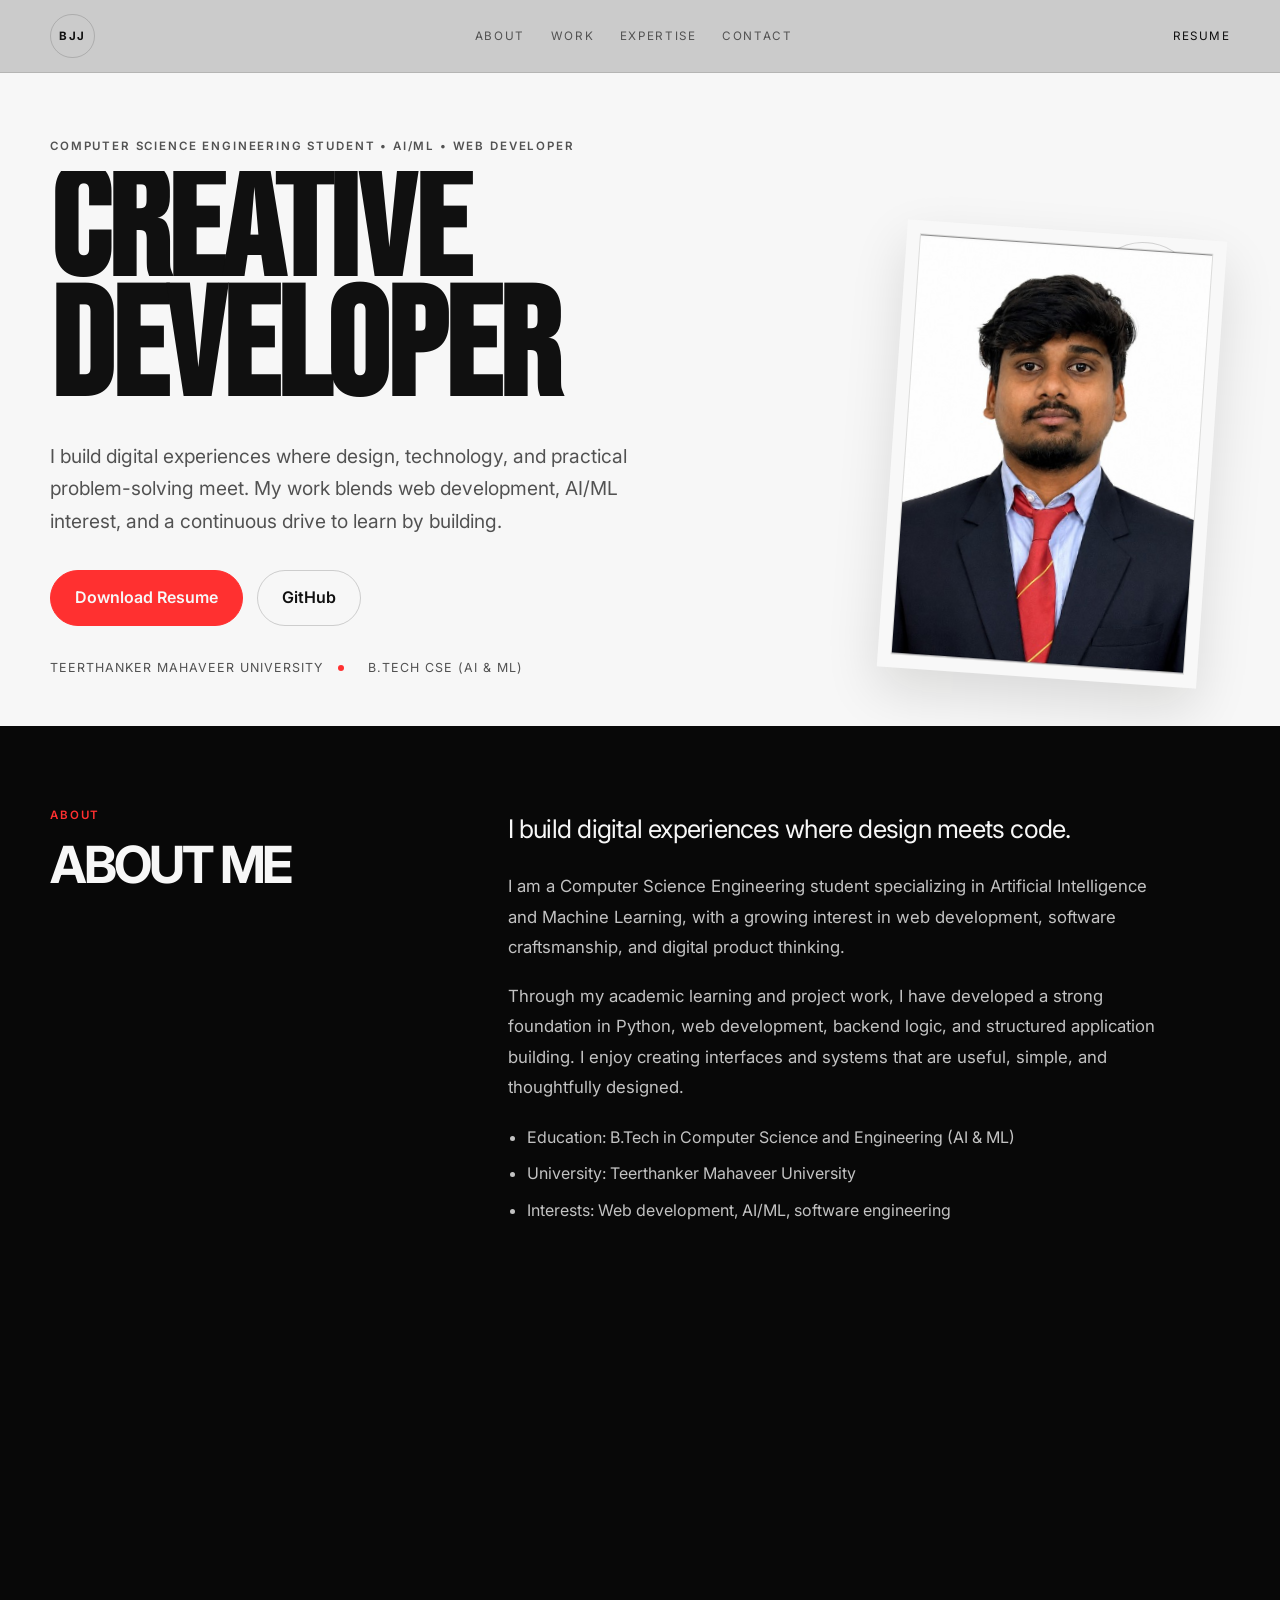
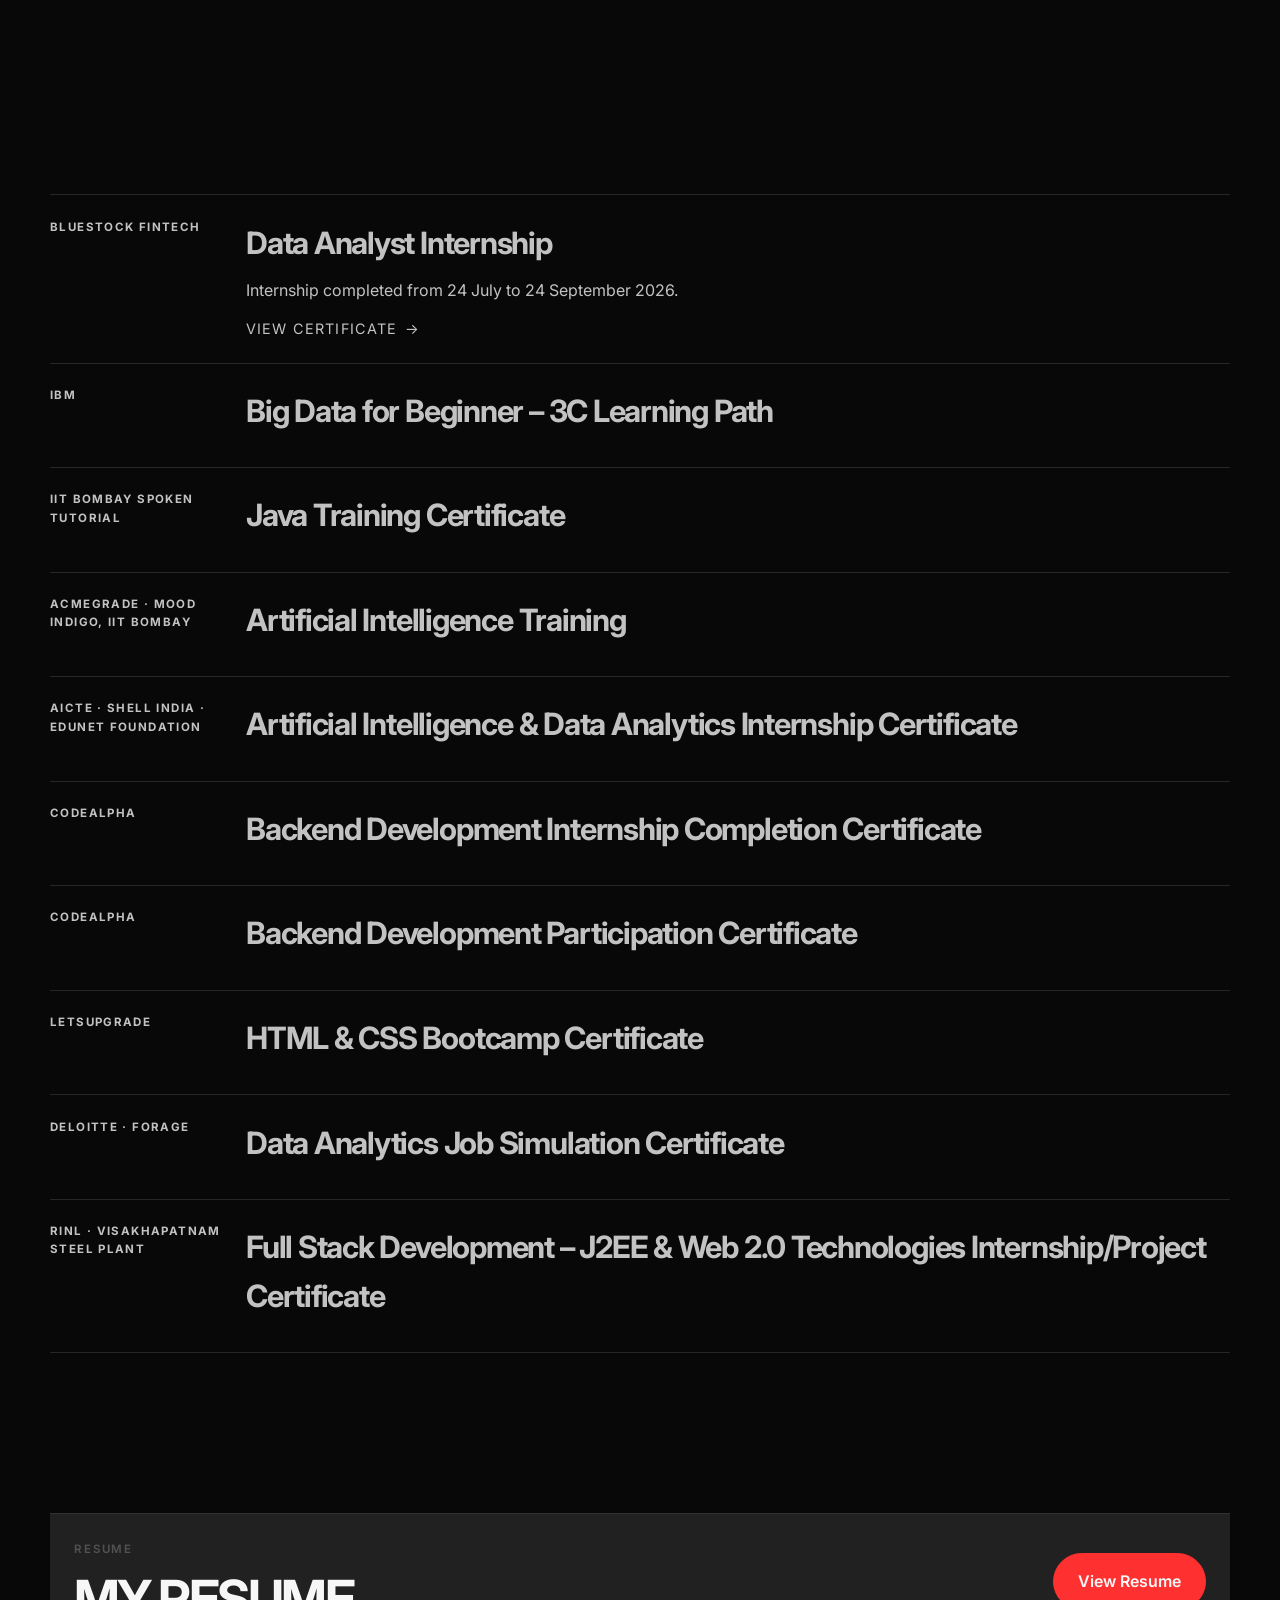
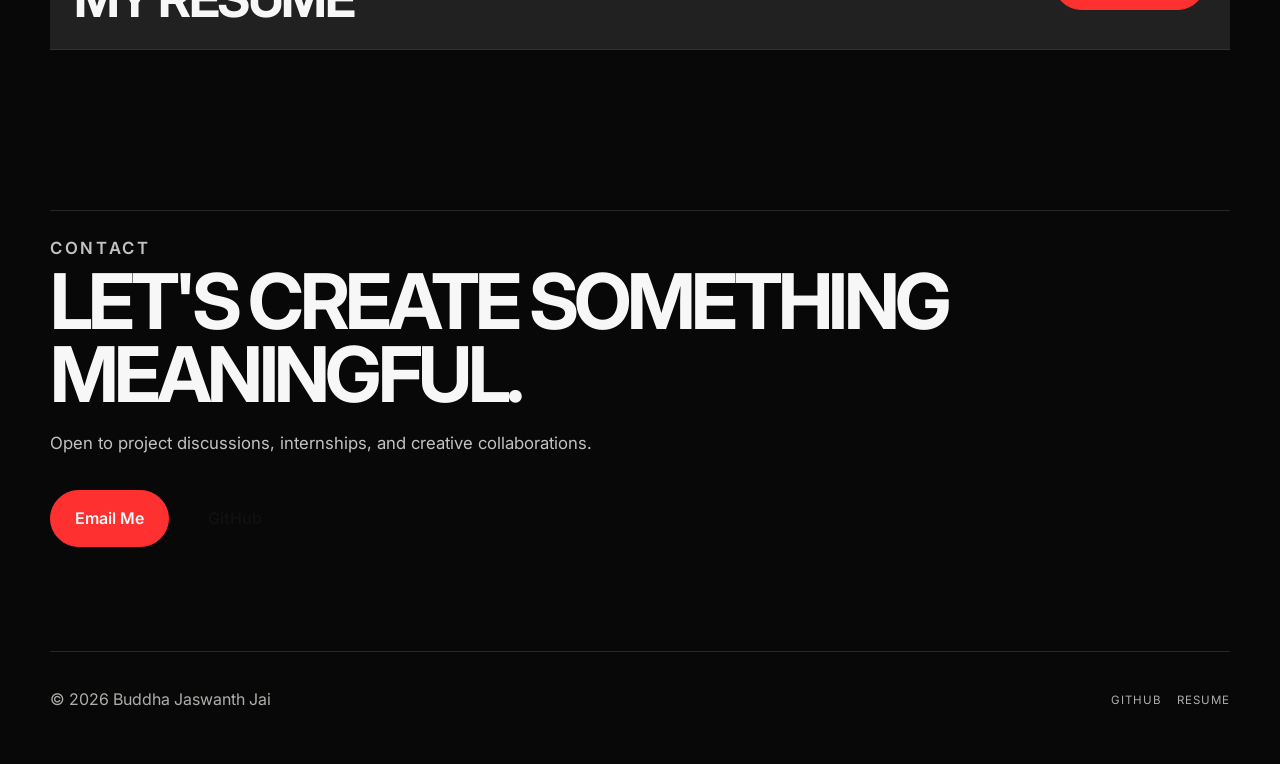
==== commit 7be59a0f: "Add vehicle management project to portfolio Co-authored-by: Copilot <223556219+Copilot@users.noreply" ====
--- a/index.html
+++ b/index.html
@@ -189,6 +189,29 @@
                 </div>
               </div>
             </article>
+
+            <article class="project reveal" data-reveal>
+              <div class="project__number">03</div>
+              <div class="project__content">
+                <div class="project__meta">
+                  <span class="tag">Vehicle Management</span>
+                  <span class="tag tag--muted">HTML • CSS • JavaScript</span>
+                  <span class="tag tag--muted">Local Storage • GitHub Pages</span>
+                </div>
+                <h3>Vehicle Management System</h3>
+                <p>
+                  A browser-based app for organizing vehicle details, maintenance history, and fuel records, with records saved locally on the user's device.
+                </p>
+                <ul class="bullet-list bullet-list--compact">
+                  <li>Add and manage vehicles, maintenance entries, and fuel logs; filter records by vehicle.</li>
+                  <li>Import and export records as JSON for backup or transfer between browsers.</li>
+                </ul>
+                <div class="project__links">
+                  <a href="https://jaswanth1726.github.io/vehicle-management-system/" target="_blank" rel="noreferrer">Live Demo</a>
+                  <a href="https://github.com/JASWANTH1726/vehicle-management-system" target="_blank" rel="noreferrer">GitHub</a>
+                </div>
+              </div>
+            </article>
           </div>
         </section>
 
